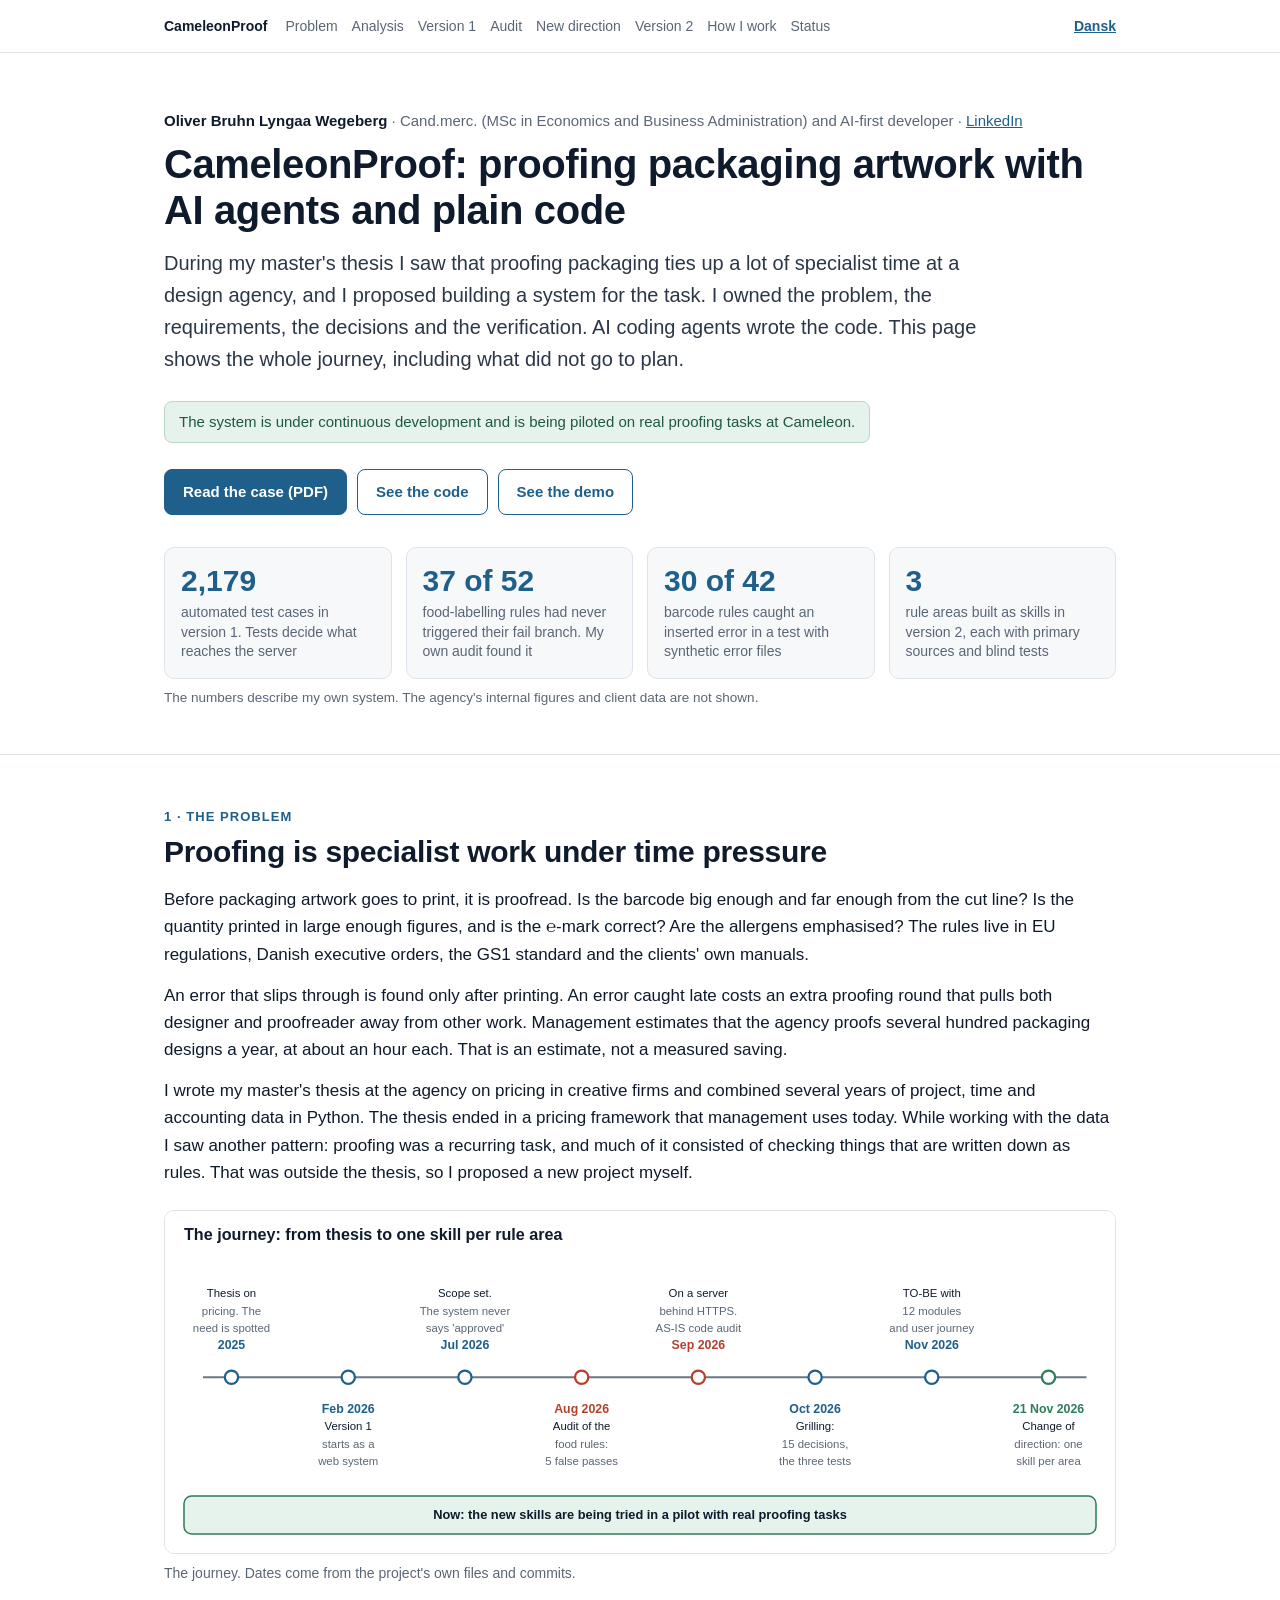
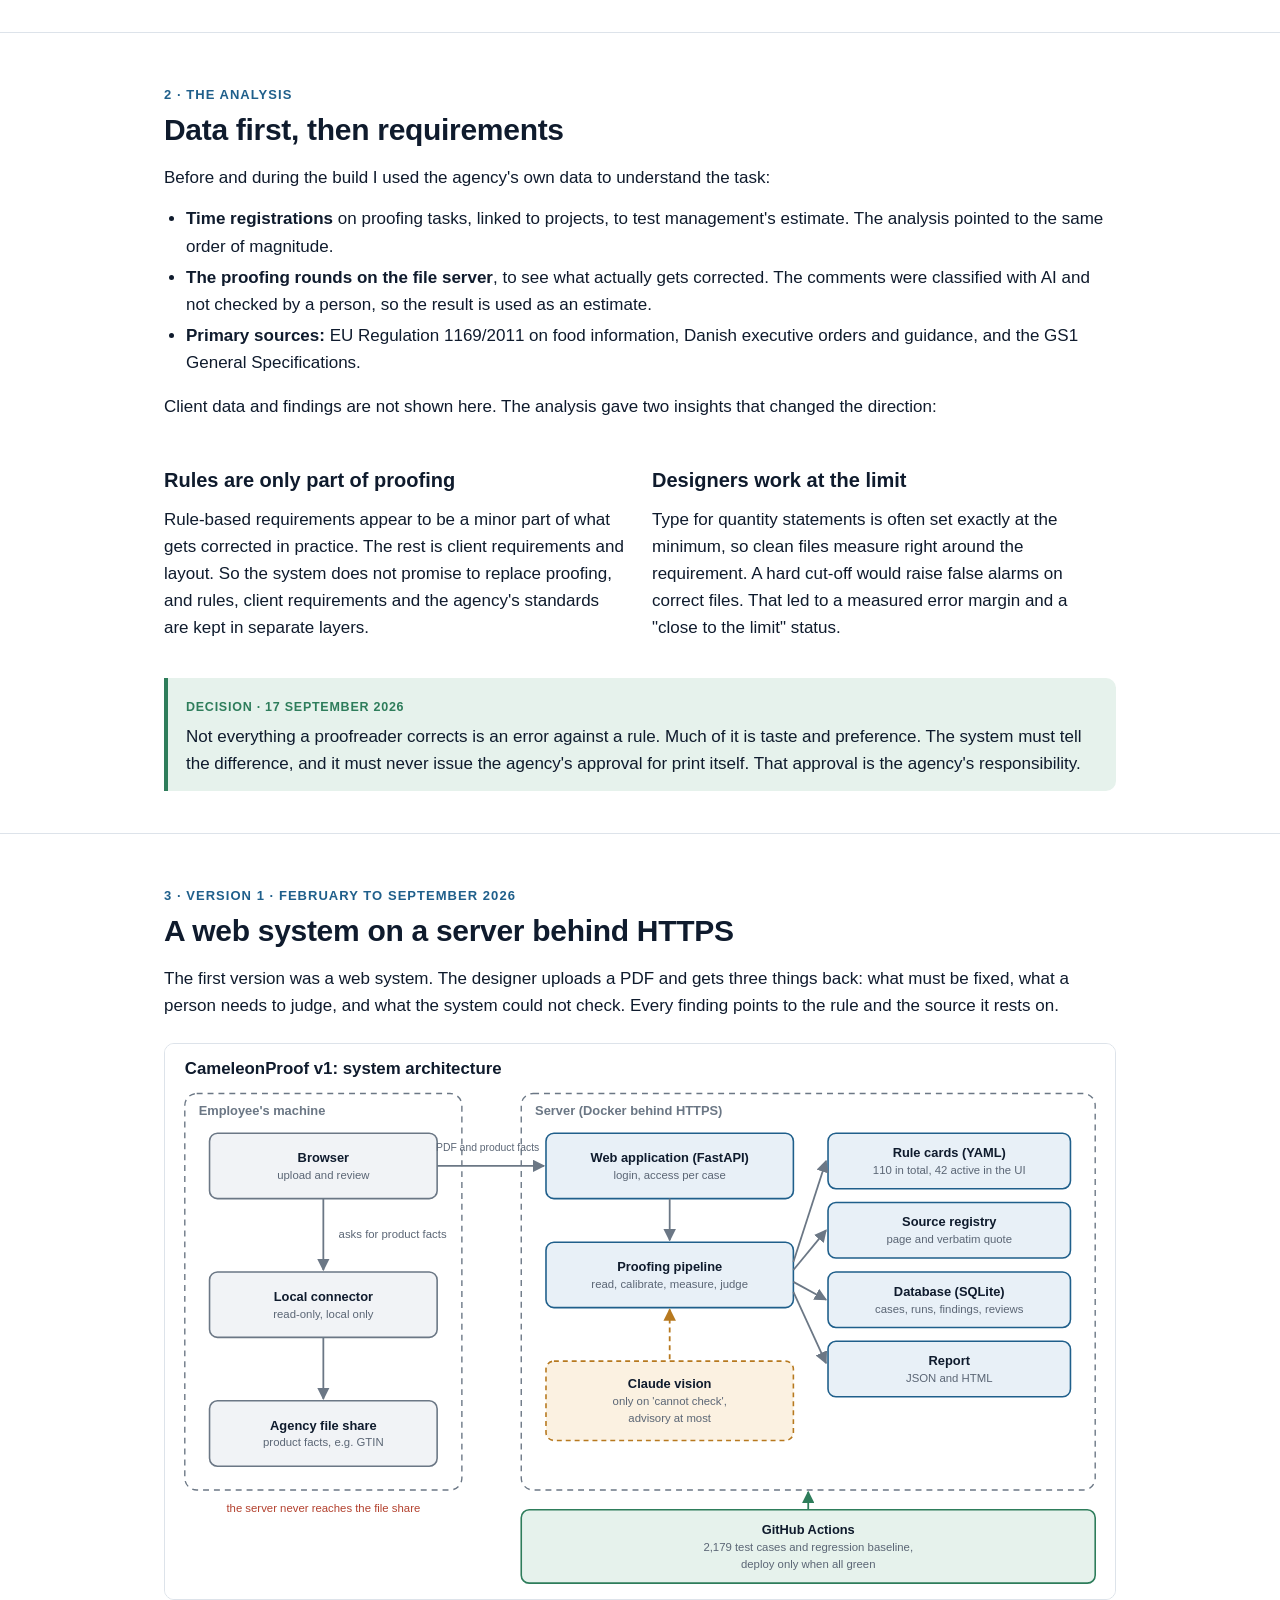
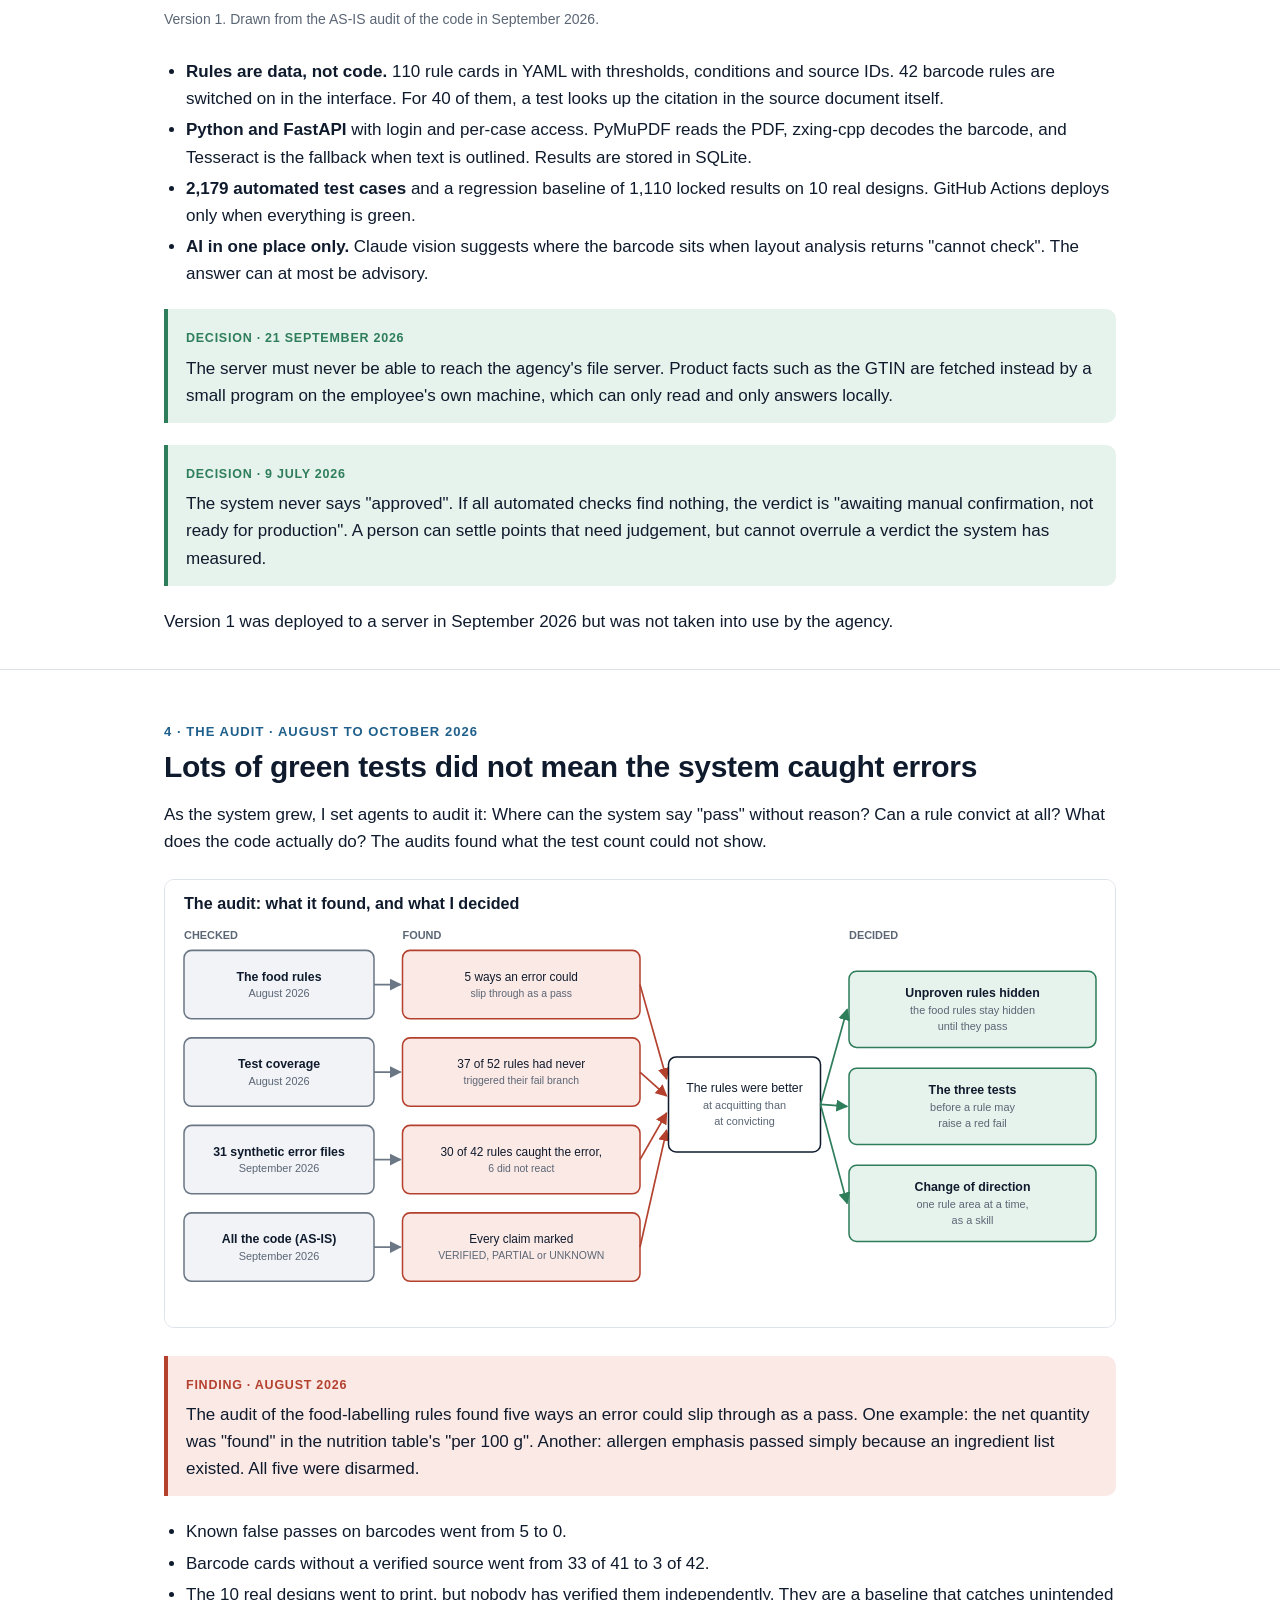
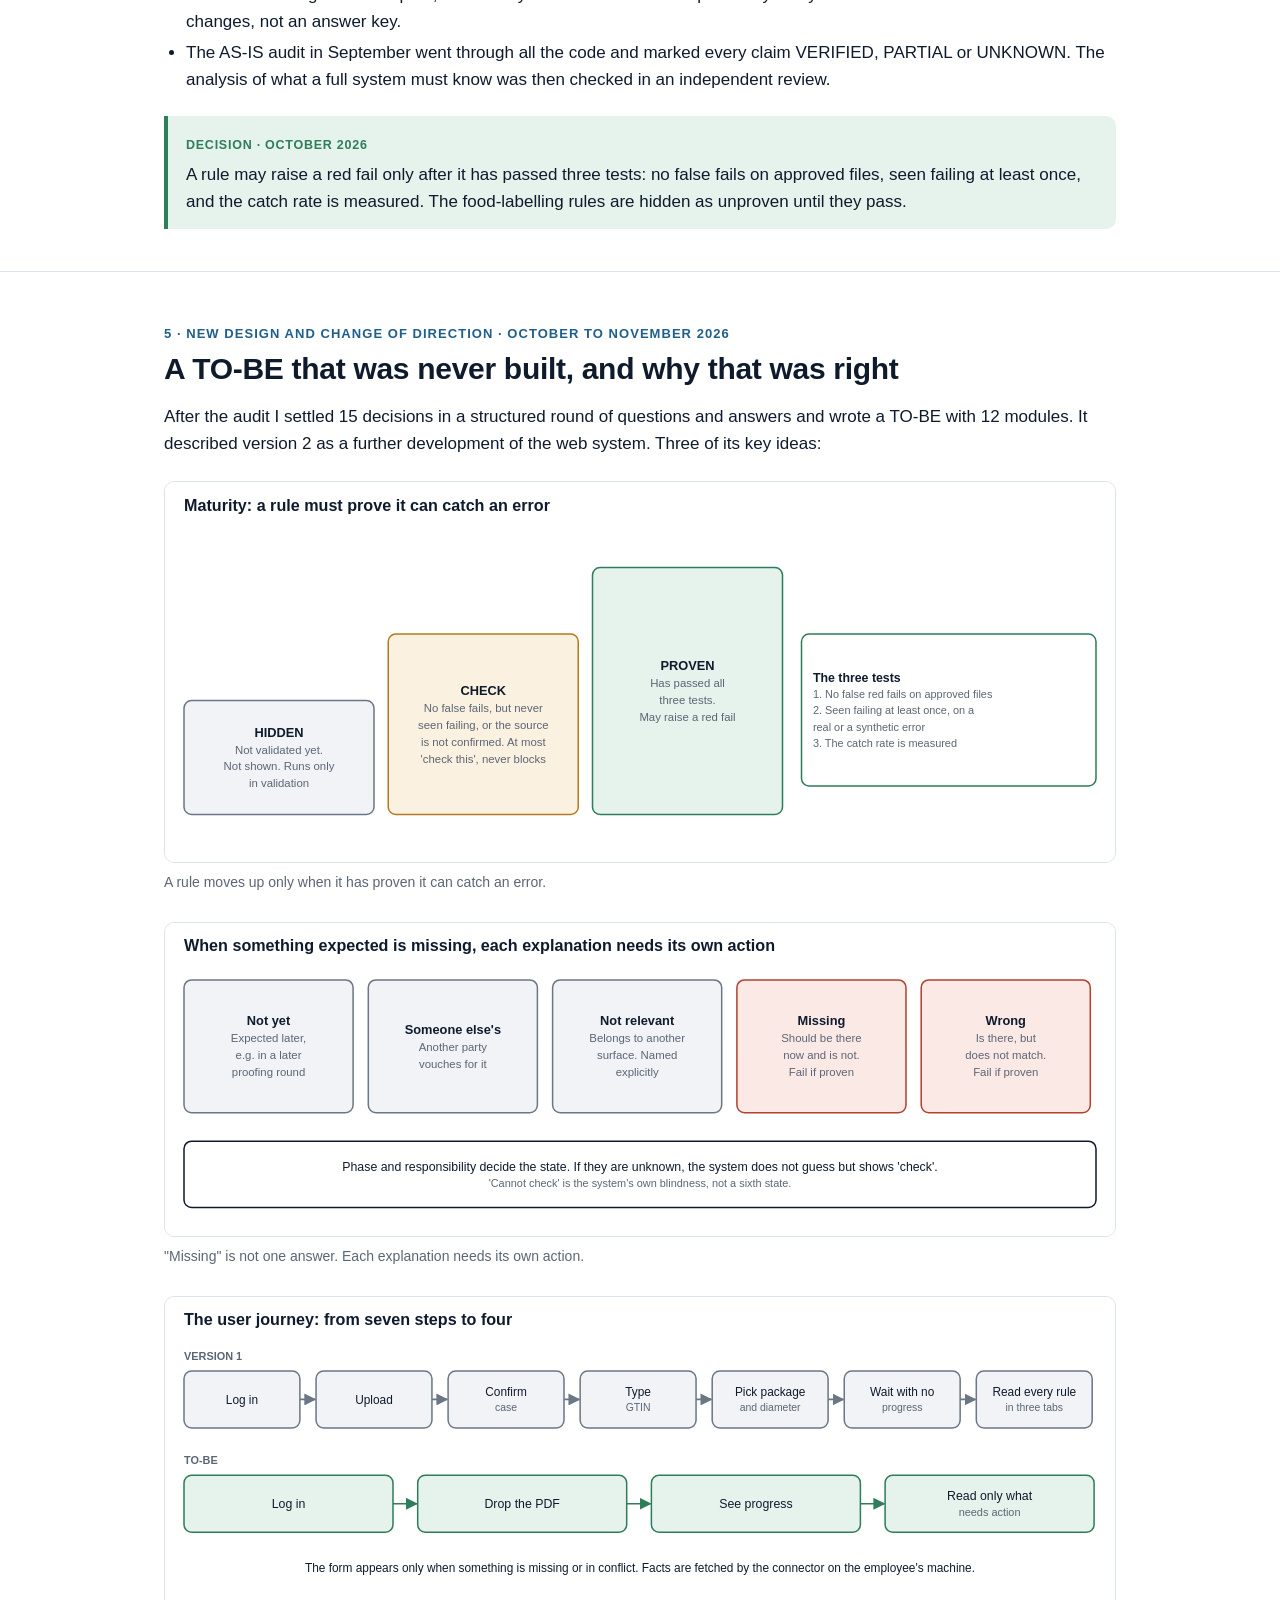
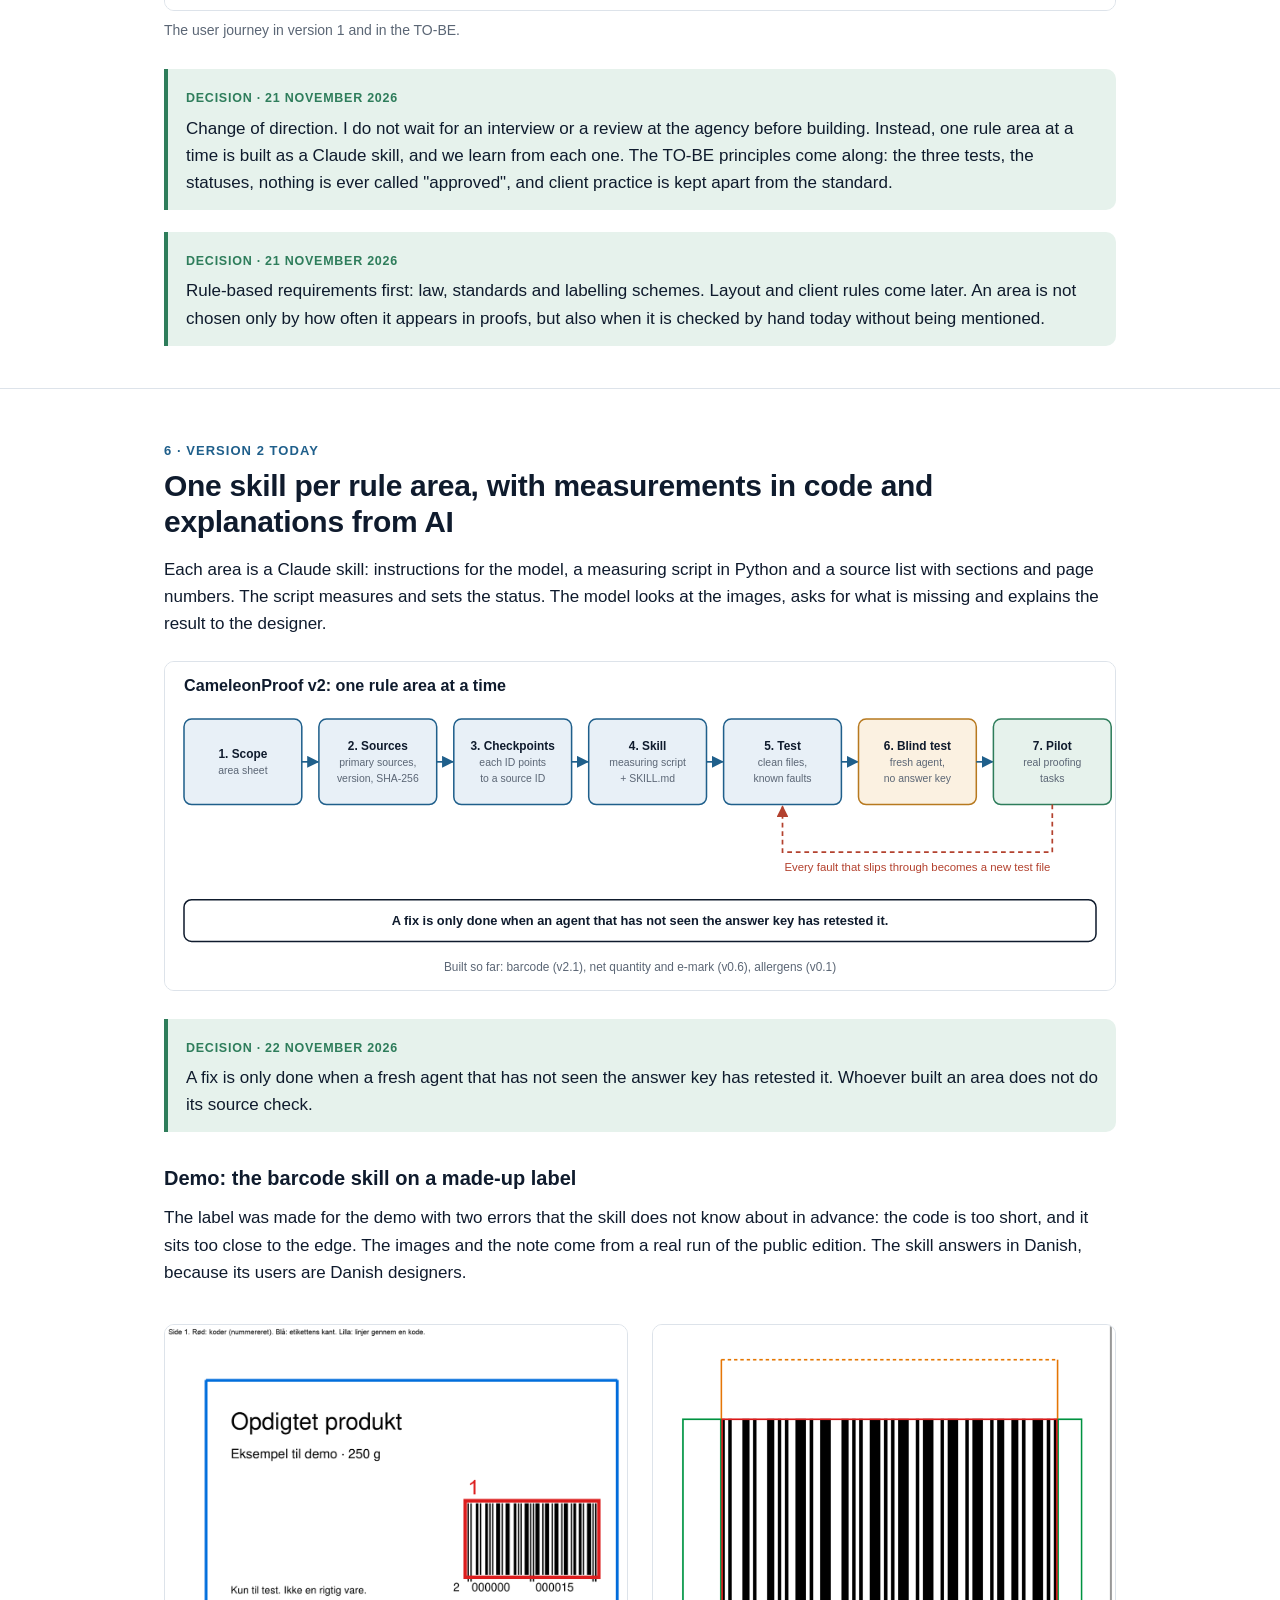
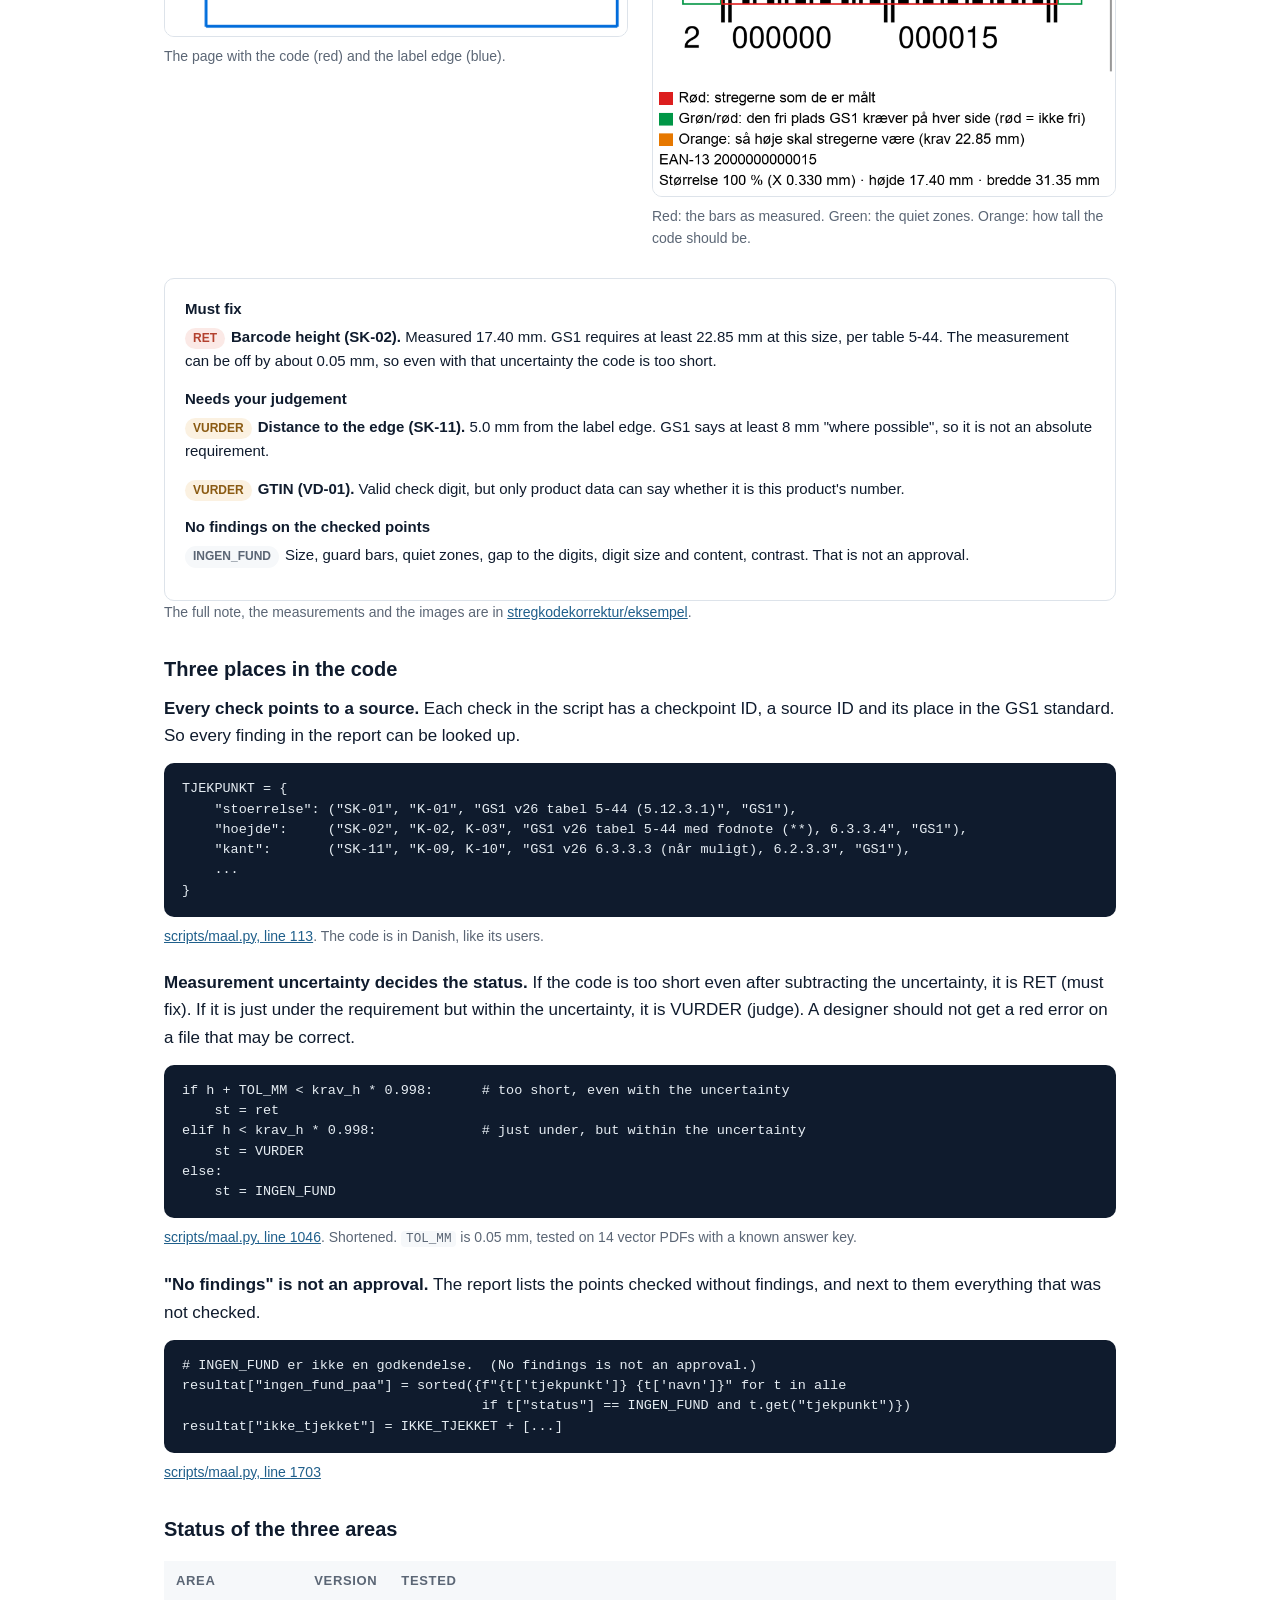
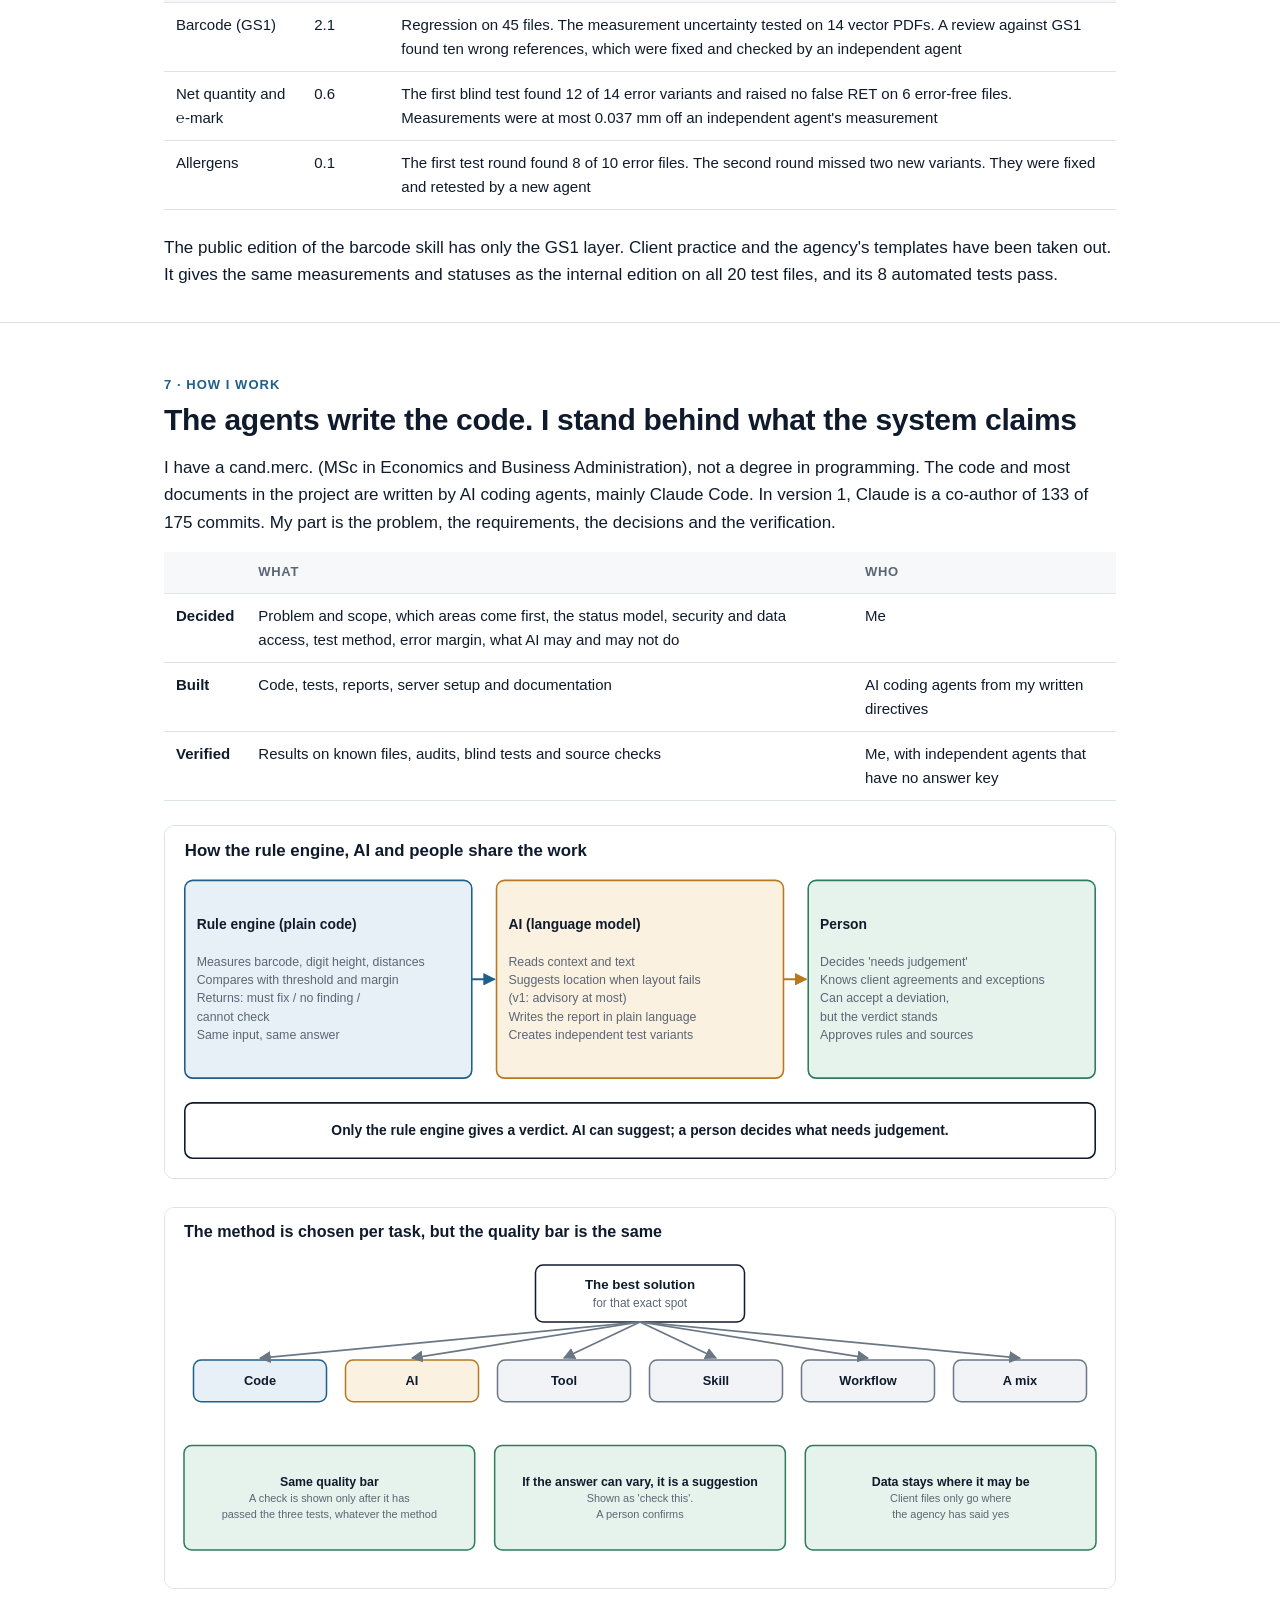
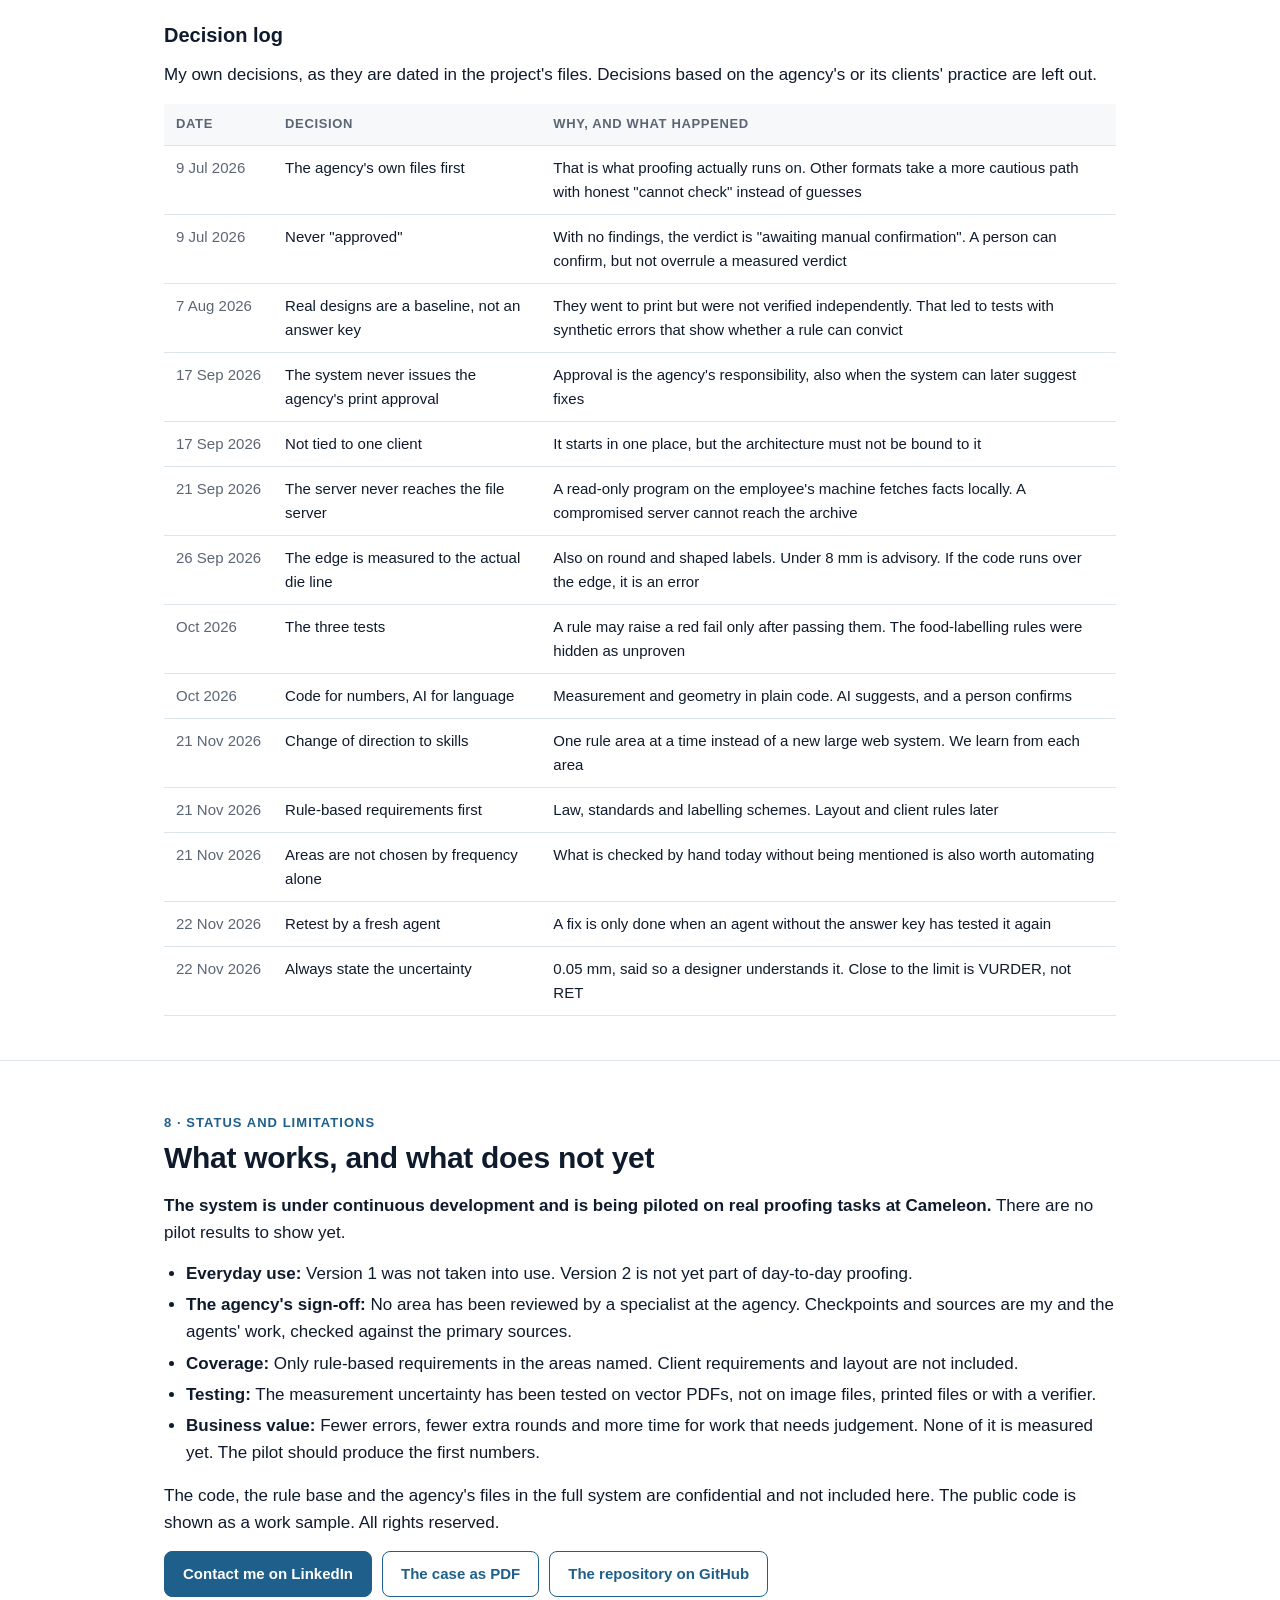
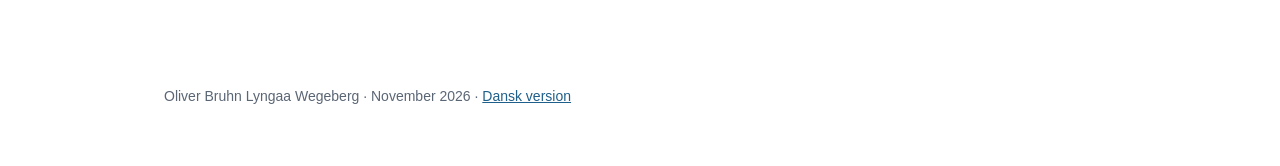
==== docs/en/index.html @ 96afc7dd "Ny portefølje: webside (da/en), offentlig stregkode-skill, diagrammer og case-PDF - docs/: GitHub Pa" ====
<!DOCTYPE html>
<html lang="en">
<head>
<meta charset="utf-8">
<meta name="viewport" content="width=device-width, initial-scale=1">
<title>CameleonProof · Oliver Bruhn Lyngaa Wegeberg</title>
<meta name="description" content="Case study: automated proofing of packaging artwork, built with AI coding agents and plain code. The whole journey from business problem to system.">
<link rel="stylesheet" href="../assets/style.css">
</head>
<body>

<header class="topbar">
  <div class="wrap">
    <a class="brand" href="#top">CameleonProof</a>
    <nav>
      <a href="#problem">Problem</a>
      <a href="#analysis">Analysis</a>
      <a href="#version-1">Version 1</a>
      <a href="#audit">Audit</a>
      <a href="#direction">New direction</a>
      <a href="#version-2">Version 2</a>
      <a href="#how-i-work">How I work</a>
      <a href="#status">Status</a>
    </nav>
    <a class="lang" href="../">Dansk</a>
  </div>
</header>

<main id="top">

<!-- 1 -->
<div class="hero">
  <div class="wrap">
    <p class="who"><strong>Oliver Bruhn Lyngaa Wegeberg</strong> · Cand.merc. (MSc in Economics and Business Administration) and AI-first developer · <a href="https://linkedin.com/in/oliver-bruhn-71607317a">LinkedIn</a></p>
    <h1>CameleonProof: proofing packaging artwork with AI agents and plain code</h1>
    <p class="lead">During my master's thesis I saw that proofing packaging ties up a lot of specialist time at a design agency, and I proposed building a system for the task. I owned the problem, the requirements, the decisions and the verification. AI coding agents wrote the code. This page shows the whole journey, including what did not go to plan.</p>
    <div class="status">The system is under continuous development and is being piloted on real proofing tasks at Cameleon.</div>
    <div class="buttons">
      <a class="btn primary" href="../pdf/CameleonProof_case_study_EN.pdf">Read the case (PDF)</a>
      <a class="btn" href="https://github.com/OliverBruhn-coder/cameleonproof-portfolio/tree/main/stregkodekorrektur">See the code</a>
      <a class="btn" href="#version-2">See the demo</a>
    </div>
    <div class="stats">
      <div class="stat"><div class="big">2,179</div><p>automated test cases in version 1. Tests decide what reaches the server</p></div>
      <div class="stat"><div class="big">37 of 52</div><p>food-labelling rules had never triggered their fail branch. My own audit found it</p></div>
      <div class="stat"><div class="big">30 of 42</div><p>barcode rules caught an inserted error in a test with synthetic error files</p></div>
      <div class="stat"><div class="big">3</div><p>rule areas built as skills in version 2, each with primary sources and blind tests</p></div>
    </div>
    <p class="note">The numbers describe my own system. The agency's internal figures and client data are not shown.</p>
  </div>
</div>

<!-- 2 -->
<section id="problem">
  <div class="wrap">
    <p class="kicker">1 · The problem</p>
    <h2>Proofing is specialist work under time pressure</h2>
    <p>Before packaging artwork goes to print, it is proofread. Is the barcode big enough and far enough from the cut line? Is the quantity printed in large enough figures, and is the ℮-mark correct? Are the allergens emphasised? The rules live in EU regulations, Danish executive orders, the GS1 standard and the clients' own manuals.</p>
    <p>An error that slips through is found only after printing. An error caught late costs an extra proofing round that pulls both designer and proofreader away from other work. Management estimates that the agency proofs several hundred packaging designs a year, at about an hour each. That is an estimate, not a measured saving.</p>
    <p>I wrote my master's thesis at the agency on pricing in creative firms and combined several years of project, time and accounting data in Python. The thesis ended in a pricing framework that management uses today. While working with the data I saw another pattern: proofing was a recurring task, and much of it consisted of checking things that are written down as rules. That was outside the thesis, so I proposed a new project myself.</p>
    <figure>
      <img src="../assets/diagrams/05_timeline_en.svg" alt="Timeline from the 2025 thesis to the change of direction in November 2026">
      <figcaption>The journey. Dates come from the project's own files and commits.</figcaption>
    </figure>
  </div>
</section>

<!-- 3 -->
<section id="analysis">
  <div class="wrap">
    <p class="kicker">2 · The analysis</p>
    <h2>Data first, then requirements</h2>
    <p>Before and during the build I used the agency's own data to understand the task:</p>
    <ul>
      <li><strong>Time registrations</strong> on proofing tasks, linked to projects, to test management's estimate. The analysis pointed to the same order of magnitude.</li>
      <li><strong>The proofing rounds on the file server</strong>, to see what actually gets corrected. The comments were classified with AI and not checked by a person, so the result is used as an estimate.</li>
      <li><strong>Primary sources:</strong> EU Regulation 1169/2011 on food information, Danish executive orders and guidance, and the GS1 General Specifications.</li>
    </ul>
    <p>Client data and findings are not shown here. The analysis gave two insights that changed the direction:</p>
    <div class="two">
      <div>
        <h3>Rules are only part of proofing</h3>
        <p>Rule-based requirements appear to be a minor part of what gets corrected in practice. The rest is client requirements and layout. So the system does not promise to replace proofing, and rules, client requirements and the agency's standards are kept in separate layers.</p>
      </div>
      <div>
        <h3>Designers work at the limit</h3>
        <p>Type for quantity statements is often set exactly at the minimum, so clean files measure right around the requirement. A hard cut-off would raise false alarms on correct files. That led to a measured error margin and a "close to the limit" status.</p>
      </div>
    </div>
    <div class="decision"><span class="label">Decision · 17 September 2026</span>
      <p>Not everything a proofreader corrects is an error against a rule. Much of it is taste and preference. The system must tell the difference, and it must never issue the agency's approval for print itself. That approval is the agency's responsibility.</p>
    </div>
  </div>
</section>

<!-- 4 -->
<section id="version-1">
  <div class="wrap">
    <p class="kicker">3 · Version 1 · February to September 2026</p>
    <h2>A web system on a server behind HTTPS</h2>
    <p>The first version was a web system. The designer uploads a PDF and gets three things back: what must be fixed, what a person needs to judge, and what the system could not check. Every finding points to the rule and the source it rests on.</p>
    <figure>
      <img src="../assets/diagrams/01_architecture_en.svg" alt="Architecture of version 1">
      <figcaption>Version 1. Drawn from the AS-IS audit of the code in September 2026.</figcaption>
    </figure>
    <ul>
      <li><strong>Rules are data, not code.</strong> 110 rule cards in YAML with thresholds, conditions and source IDs. 42 barcode rules are switched on in the interface. For 40 of them, a test looks up the citation in the source document itself.</li>
      <li><strong>Python and FastAPI</strong> with login and per-case access. PyMuPDF reads the PDF, zxing-cpp decodes the barcode, and Tesseract is the fallback when text is outlined. Results are stored in SQLite.</li>
      <li><strong>2,179 automated test cases</strong> and a regression baseline of 1,110 locked results on 10 real designs. GitHub Actions deploys only when everything is green.</li>
      <li><strong>AI in one place only.</strong> Claude vision suggests where the barcode sits when layout analysis returns "cannot check". The answer can at most be advisory.</li>
    </ul>
    <div class="decision"><span class="label">Decision · 21 September 2026</span>
      <p>The server must never be able to reach the agency's file server. Product facts such as the GTIN are fetched instead by a small program on the employee's own machine, which can only read and only answers locally.</p>
    </div>
    <div class="decision"><span class="label">Decision · 9 July 2026</span>
      <p>The system never says "approved". If all automated checks find nothing, the verdict is "awaiting manual confirmation, not ready for production". A person can settle points that need judgement, but cannot overrule a verdict the system has measured.</p>
    </div>
    <p>Version 1 was deployed to a server in September 2026 but was not taken into use by the agency.</p>
  </div>
</section>

<!-- 5 -->
<section id="audit">
  <div class="wrap">
    <p class="kicker">4 · The audit · August to October 2026</p>
    <h2>Lots of green tests did not mean the system caught errors</h2>
    <p>As the system grew, I set agents to audit it: Where can the system say "pass" without reason? Can a rule convict at all? What does the code actually do? The audits found what the test count could not show.</p>
    <figure>
      <img src="../assets/diagrams/06_revision_en.svg" alt="What the audit found and what was decided">
    </figure>
    <div class="finding"><span class="label">Finding · August 2026</span>
      <p>The audit of the food-labelling rules found five ways an error could slip through as a pass. One example: the net quantity was "found" in the nutrition table's "per 100 g". Another: allergen emphasis passed simply because an ingredient list existed. All five were disarmed.</p>
    </div>
    <ul>
      <li>Known false passes on barcodes went from 5 to 0.</li>
      <li>Barcode cards without a verified source went from 33 of 41 to 3 of 42.</li>
      <li>The 10 real designs went to print, but nobody has verified them independently. They are a baseline that catches unintended changes, not an answer key.</li>
      <li>The AS-IS audit in September went through all the code and marked every claim VERIFIED, PARTIAL or UNKNOWN. The analysis of what a full system must know was then checked in an independent review.</li>
    </ul>
    <div class="decision"><span class="label">Decision · October 2026</span>
      <p>A rule may raise a red fail only after it has passed three tests: no false fails on approved files, seen failing at least once, and the catch rate is measured. The food-labelling rules are hidden as unproven until they pass.</p>
    </div>
  </div>
</section>

<!-- 6 -->
<section id="direction">
  <div class="wrap">
    <p class="kicker">5 · New design and change of direction · October to November 2026</p>
    <h2>A TO-BE that was never built, and why that was right</h2>
    <p>After the audit I settled 15 decisions in a structured round of questions and answers and wrote a TO-BE with 12 modules. It described version 2 as a further development of the web system. Three of its key ideas:</p>
    <figure>
      <img src="../assets/diagrams/07_maturity_en.svg" alt="The maturity ladder: hidden, check, proven">
      <figcaption>A rule moves up only when it has proven it can catch an error.</figcaption>
    </figure>
    <figure>
      <img src="../assets/diagrams/08_absence_en.svg" alt="Five states for something that is missing">
      <figcaption>"Missing" is not one answer. Each explanation needs its own action.</figcaption>
    </figure>
    <figure>
      <img src="../assets/diagrams/09_journey_en.svg" alt="The user journey from seven steps to four">
      <figcaption>The user journey in version 1 and in the TO-BE.</figcaption>
    </figure>
    <div class="decision"><span class="label">Decision · 21 November 2026</span>
      <p>Change of direction. I do not wait for an interview or a review at the agency before building. Instead, one rule area at a time is built as a Claude skill, and we learn from each one. The TO-BE principles come along: the three tests, the statuses, nothing is ever called "approved", and client practice is kept apart from the standard.</p>
    </div>
    <div class="decision"><span class="label">Decision · 21 November 2026</span>
      <p>Rule-based requirements first: law, standards and labelling schemes. Layout and client rules come later. An area is not chosen only by how often it appears in proofs, but also when it is checked by hand today without being mentioned.</p>
    </div>
  </div>
</section>

<!-- 7 -->
<section id="version-2">
  <div class="wrap">
    <p class="kicker">6 · Version 2 today</p>
    <h2>One skill per rule area, with measurements in code and explanations from AI</h2>
    <p>Each area is a Claude skill: instructions for the model, a measuring script in Python and a source list with sections and page numbers. The script measures and sets the status. The model looks at the images, asks for what is missing and explains the result to the designer.</p>
    <figure>
      <img src="../assets/diagrams/04_v2_process_en.svg" alt="The process per area in version 2">
    </figure>
    <div class="decision"><span class="label">Decision · 22 November 2026</span>
      <p>A fix is only done when a fresh agent that has not seen the answer key has retested it. Whoever built an area does not do its source check.</p>
    </div>

    <h3>Demo: the barcode skill on a made-up label</h3>
    <p>The label was made for the demo with two errors that the skill does not know about in advance: the code is too short, and it sits too close to the edge. The images and the note come from a real run of the public edition. The skill answers in Danish, because its users are Danish designers.</p>
    <div class="two">
      <figure>
        <img src="../assets/demo/oversigt_s1.png" alt="Overview of the label with the code marked">
        <figcaption>The page with the code (red) and the label edge (blue).</figcaption>
      </figure>
      <figure>
        <img src="../assets/demo/kode_1.png" alt="The barcode with the measured zones drawn in">
        <figcaption>Red: the bars as measured. Green: the quiet zones. Orange: how tall the code should be.</figcaption>
      </figure>
    </div>
    <div class="notat">
      <h4>Must fix</h4>
      <p><span class="pill ret">RET</span><strong>Barcode height (SK-02).</strong> Measured 17.40 mm. GS1 requires at least 22.85 mm at this size, per table 5-44. The measurement can be off by about 0.05 mm, so even with that uncertainty the code is too short.</p>
      <h4>Needs your judgement</h4>
      <p><span class="pill vurder">VURDER</span><strong>Distance to the edge (SK-11).</strong> 5.0 mm from the label edge. GS1 says at least 8 mm "where possible", so it is not an absolute requirement.</p>
      <p><span class="pill vurder">VURDER</span><strong>GTIN (VD-01).</strong> Valid check digit, but only product data can say whether it is this product's number.</p>
      <h4>No findings on the checked points</h4>
      <p><span class="pill ingen">INGEN_FUND</span>Size, guard bars, quiet zones, gap to the digits, digit size and content, contrast. That is not an approval.</p>
    </div>
    <p class="codecap">The full note, the measurements and the images are in <a href="https://github.com/OliverBruhn-coder/cameleonproof-portfolio/tree/main/stregkodekorrektur/eksempel">stregkodekorrektur/eksempel</a>.</p>

    <h3>Three places in the code</h3>
    <p><strong>Every check points to a source.</strong> Each check in the script has a checkpoint ID, a source ID and its place in the GS1 standard. So every finding in the report can be looked up.</p>
<pre><code>TJEKPUNKT = {
    "stoerrelse": ("SK-01", "K-01", "GS1 v26 tabel 5-44 (5.12.3.1)", "GS1"),
    "hoejde":     ("SK-02", "K-02, K-03", "GS1 v26 tabel 5-44 med fodnote (**), 6.3.3.4", "GS1"),
    "kant":       ("SK-11", "K-09, K-10", "GS1 v26 6.3.3.3 (når muligt), 6.2.3.3", "GS1"),
    ...
}</code></pre>
    <p class="codecap"><a href="https://github.com/OliverBruhn-coder/cameleonproof-portfolio/blob/main/stregkodekorrektur/scripts/maal.py#L113">scripts/maal.py, line 113</a>. The code is in Danish, like its users.</p>

    <p><strong>Measurement uncertainty decides the status.</strong> If the code is too short even after subtracting the uncertainty, it is RET (must fix). If it is just under the requirement but within the uncertainty, it is VURDER (judge). A designer should not get a red error on a file that may be correct.</p>
<pre><code>if h + TOL_MM &lt; krav_h * 0.998:      # too short, even with the uncertainty
    st = ret
elif h &lt; krav_h * 0.998:             # just under, but within the uncertainty
    st = VURDER
else:
    st = INGEN_FUND</code></pre>
    <p class="codecap"><a href="https://github.com/OliverBruhn-coder/cameleonproof-portfolio/blob/main/stregkodekorrektur/scripts/maal.py#L1046">scripts/maal.py, line 1046</a>. Shortened. <code>TOL_MM</code> is 0.05 mm, tested on 14 vector PDFs with a known answer key.</p>

    <p><strong>"No findings" is not an approval.</strong> The report lists the points checked without findings, and next to them everything that was not checked.</p>
<pre><code># INGEN_FUND er ikke en godkendelse.  (No findings is not an approval.)
resultat["ingen_fund_paa"] = sorted({f"{t['tjekpunkt']} {t['navn']}" for t in alle
                                     if t["status"] == INGEN_FUND and t.get("tjekpunkt")})
resultat["ikke_tjekket"] = IKKE_TJEKKET + [...]</code></pre>
    <p class="codecap"><a href="https://github.com/OliverBruhn-coder/cameleonproof-portfolio/blob/main/stregkodekorrektur/scripts/maal.py#L1703">scripts/maal.py, line 1703</a></p>

    <h3>Status of the three areas</h3>
    <div class="tablewrap"><table>
      <tr><th>Area</th><th>Version</th><th>Tested</th></tr>
      <tr><td>Barcode (GS1)</td><td>2.1</td><td>Regression on 45 files. The measurement uncertainty tested on 14 vector PDFs. A review against GS1 found ten wrong references, which were fixed and checked by an independent agent</td></tr>
      <tr><td>Net quantity and ℮-mark</td><td>0.6</td><td>The first blind test found 12 of 14 error variants and raised no false RET on 6 error-free files. Measurements were at most 0.037 mm off an independent agent's measurement</td></tr>
      <tr><td>Allergens</td><td>0.1</td><td>The first test round found 8 of 10 error files. The second round missed two new variants. They were fixed and retested by a new agent</td></tr>
    </table></div>
    <p>The public edition of the barcode skill has only the GS1 layer. Client practice and the agency's templates have been taken out. It gives the same measurements and statuses as the internal edition on all 20 test files, and its 8 automated tests pass.</p>
  </div>
</section>

<!-- 8 -->
<section id="how-i-work">
  <div class="wrap">
    <p class="kicker">7 · How I work</p>
    <h2>The agents write the code. I stand behind what the system claims</h2>
    <p>I have a cand.merc. (MSc in Economics and Business Administration), not a degree in programming. The code and most documents in the project are written by AI coding agents, mainly Claude Code. In version 1, Claude is a co-author of 133 of 175 commits. My part is the problem, the requirements, the decisions and the verification.</p>
    <div class="tablewrap"><table>
      <tr><th></th><th>What</th><th>Who</th></tr>
      <tr><td><strong>Decided</strong></td><td>Problem and scope, which areas come first, the status model, security and data access, test method, error margin, what AI may and may not do</td><td>Me</td></tr>
      <tr><td><strong>Built</strong></td><td>Code, tests, reports, server setup and documentation</td><td>AI coding agents from my written directives</td></tr>
      <tr><td><strong>Verified</strong></td><td>Results on known files, audits, blind tests and source checks</td><td>Me, with independent agents that have no answer key</td></tr>
    </table></div>
    <figure>
      <img src="../assets/diagrams/03_rules_ai_human_en.svg" alt="How the rule engine, AI and people share the work">
    </figure>
    <figure>
      <img src="../assets/diagrams/10_method_en.svg" alt="The method is chosen per task with the same quality bar">
    </figure>

    <h3>Decision log</h3>
    <p>My own decisions, as they are dated in the project's files. Decisions based on the agency's or its clients' practice are left out.</p>
    <div class="tablewrap"><table>
      <tr><th>Date</th><th>Decision</th><th>Why, and what happened</th></tr>
      <tr><td class="date">9 Jul 2026</td><td>The agency's own files first</td><td>That is what proofing actually runs on. Other formats take a more cautious path with honest "cannot check" instead of guesses</td></tr>
      <tr><td class="date">9 Jul 2026</td><td>Never "approved"</td><td>With no findings, the verdict is "awaiting manual confirmation". A person can confirm, but not overrule a measured verdict</td></tr>
      <tr><td class="date">7 Aug 2026</td><td>Real designs are a baseline, not an answer key</td><td>They went to print but were not verified independently. That led to tests with synthetic errors that show whether a rule can convict</td></tr>
      <tr><td class="date">17 Sep 2026</td><td>The system never issues the agency's print approval</td><td>Approval is the agency's responsibility, also when the system can later suggest fixes</td></tr>
      <tr><td class="date">17 Sep 2026</td><td>Not tied to one client</td><td>It starts in one place, but the architecture must not be bound to it</td></tr>
      <tr><td class="date">21 Sep 2026</td><td>The server never reaches the file server</td><td>A read-only program on the employee's machine fetches facts locally. A compromised server cannot reach the archive</td></tr>
      <tr><td class="date">26 Sep 2026</td><td>The edge is measured to the actual die line</td><td>Also on round and shaped labels. Under 8 mm is advisory. If the code runs over the edge, it is an error</td></tr>
      <tr><td class="date">Oct 2026</td><td>The three tests</td><td>A rule may raise a red fail only after passing them. The food-labelling rules were hidden as unproven</td></tr>
      <tr><td class="date">Oct 2026</td><td>Code for numbers, AI for language</td><td>Measurement and geometry in plain code. AI suggests, and a person confirms</td></tr>
      <tr><td class="date">21 Nov 2026</td><td>Change of direction to skills</td><td>One rule area at a time instead of a new large web system. We learn from each area</td></tr>
      <tr><td class="date">21 Nov 2026</td><td>Rule-based requirements first</td><td>Law, standards and labelling schemes. Layout and client rules later</td></tr>
      <tr><td class="date">21 Nov 2026</td><td>Areas are not chosen by frequency alone</td><td>What is checked by hand today without being mentioned is also worth automating</td></tr>
      <tr><td class="date">22 Nov 2026</td><td>Retest by a fresh agent</td><td>A fix is only done when an agent without the answer key has tested it again</td></tr>
      <tr><td class="date">22 Nov 2026</td><td>Always state the uncertainty</td><td>0.05 mm, said so a designer understands it. Close to the limit is VURDER, not RET</td></tr>
    </table></div>
  </div>
</section>

<!-- 9 -->
<section id="status">
  <div class="wrap">
    <p class="kicker">8 · Status and limitations</p>
    <h2>What works, and what does not yet</h2>
    <p><strong>The system is under continuous development and is being piloted on real proofing tasks at Cameleon.</strong> There are no pilot results to show yet.</p>
    <ul>
      <li><strong>Everyday use:</strong> Version 1 was not taken into use. Version 2 is not yet part of day-to-day proofing.</li>
      <li><strong>The agency's sign-off:</strong> No area has been reviewed by a specialist at the agency. Checkpoints and sources are my and the agents' work, checked against the primary sources.</li>
      <li><strong>Coverage:</strong> Only rule-based requirements in the areas named. Client requirements and layout are not included.</li>
      <li><strong>Testing:</strong> The measurement uncertainty has been tested on vector PDFs, not on image files, printed files or with a verifier.</li>
      <li><strong>Business value:</strong> Fewer errors, fewer extra rounds and more time for work that needs judgement. None of it is measured yet. The pilot should produce the first numbers.</li>
    </ul>
    <p>The code, the rule base and the agency's files in the full system are confidential and not included here. The public code is shown as a work sample. All rights reserved.</p>
    <div class="buttons">
      <a class="btn primary" href="https://linkedin.com/in/oliver-bruhn-71607317a">Contact me on LinkedIn</a>
      <a class="btn" href="../pdf/CameleonProof_case_study_EN.pdf">The case as PDF</a>
      <a class="btn" href="https://github.com/OliverBruhn-coder/cameleonproof-portfolio">The repository on GitHub</a>
    </div>
  </div>
</section>

</main>

<footer>
  <div class="wrap">Oliver Bruhn Lyngaa Wegeberg · November 2026 · <a href="../">Dansk version</a></div>
</footer>

</body>
</html>
---- docs/assets/style.css ----
:root {
  --ink: #0f1b2d;
  --muted: #5b6675;
  --line: #dde3ea;
  --bg-soft: #f6f8fa;
  --code: #1f5f8b;
  --code-bg: #e8f0f7;
  --human: #2e7d5b;
  --human-bg: #e6f2ec;
  --warn: #b3412e;
  --warn-bg: #fbe9e6;
  --ai: #b7791f;
  --ai-bg: #fbf1e1;
}

* { box-sizing: border-box; }

html { scroll-behavior: smooth; }

body {
  margin: 0;
  font-family: -apple-system, BlinkMacSystemFont, "Segoe UI", Helvetica, Arial, sans-serif;
  color: var(--ink);
  background: #fff;
  font-size: 17px;
  line-height: 1.6;
}

a { color: var(--code); }

.wrap { max-width: 1000px; margin: 0 auto; padding: 0 24px; }

/* Top bar */
.topbar {
  position: sticky; top: 0; z-index: 10;
  background: rgba(255, 255, 255, 0.96);
  border-bottom: 1px solid var(--line);
  font-size: 14px;
}
.topbar .wrap { display: flex; align-items: center; gap: 18px; height: 52px; }
.topbar .brand { font-weight: 700; color: var(--ink); text-decoration: none; white-space: nowrap; }
.topbar nav { display: flex; gap: 14px; overflow-x: auto; flex: 1; scrollbar-width: none; }
.topbar nav a { color: var(--muted); text-decoration: none; white-space: nowrap; }
.topbar nav a:hover { color: var(--ink); }
.topbar .lang { font-weight: 600; white-space: nowrap; }

/* Hero */
.hero { padding: 56px 0 32px; border-bottom: 1px solid var(--line); }
.hero .who { font-size: 15px; color: var(--muted); margin: 0 0 6px; }
.hero .who strong { color: var(--ink); }
.hero h1 { font-size: 40px; line-height: 1.15; margin: 8px 0 14px; letter-spacing: -0.01em; }
.hero .lead { font-size: 20px; color: #2b3747; max-width: 820px; margin: 0 0 22px; }
.status {
  display: inline-block; background: var(--human-bg); color: #1d5a40;
  border: 1px solid #b9d9c8; border-radius: 8px; padding: 8px 14px; font-size: 15px; margin: 4px 0 26px;
}
.buttons { display: flex; flex-wrap: wrap; gap: 10px; margin: 0 0 32px; }
.btn {
  display: inline-block; padding: 10px 18px; border-radius: 8px; text-decoration: none;
  font-weight: 600; font-size: 15px; border: 1.5px solid var(--code); color: var(--code); background: #fff;
}
.btn.primary { background: var(--code); color: #fff; }

.stats { display: grid; grid-template-columns: repeat(4, 1fr); gap: 14px; margin: 8px 0 8px; }
.stat { border: 1px solid var(--line); border-radius: 10px; padding: 16px; background: var(--bg-soft); }
.stat .big { font-size: 30px; font-weight: 750; line-height: 1.1; color: var(--code); }
.stat p { margin: 6px 0 0; font-size: 14px; color: var(--muted); line-height: 1.4; }
.note { font-size: 13.5px; color: var(--muted); }

/* Sections */
section { padding: 52px 0 20px; border-bottom: 1px solid var(--line); }
section:last-of-type { border-bottom: 0; }
.kicker { font-size: 13px; font-weight: 700; letter-spacing: 0.08em; text-transform: uppercase; color: var(--code); margin: 0 0 6px; }
h2 { font-size: 30px; line-height: 1.2; margin: 0 0 16px; letter-spacing: -0.01em; }
h3 { font-size: 20px; margin: 30px 0 10px; }
p { margin: 0 0 14px; }
ul { margin: 0 0 16px; padding-left: 22px; }
li { margin: 4px 0; }

figure { margin: 24px 0 28px; }
figure img { width: 100%; height: auto; display: block; border: 1px solid var(--line); border-radius: 10px; background: #fff; }
figcaption { font-size: 14px; color: var(--muted); margin-top: 8px; }

.two { display: grid; grid-template-columns: 1fr 1fr; gap: 24px; align-items: start; }

/* Decision callout */
.decision {
  border-left: 4px solid var(--human); background: var(--human-bg);
  border-radius: 0 10px 10px 0; padding: 14px 18px; margin: 22px 0;
}
.decision .label { font-size: 12.5px; font-weight: 700; letter-spacing: 0.06em; text-transform: uppercase; color: var(--human); }
.decision p { margin: 4px 0 0; }

.finding {
  border-left: 4px solid var(--warn); background: var(--warn-bg);
  border-radius: 0 10px 10px 0; padding: 14px 18px; margin: 22px 0;
}
.finding .label { font-size: 12.5px; font-weight: 700; letter-spacing: 0.06em; text-transform: uppercase; color: var(--warn); }
.finding p { margin: 4px 0 0; }

/* Tables */
.tablewrap { overflow-x: auto; margin: 16px 0 24px; }
table { border-collapse: collapse; width: 100%; font-size: 15px; }
th, td { text-align: left; vertical-align: top; padding: 10px 12px; border-bottom: 1px solid var(--line); }
th { font-size: 13px; text-transform: uppercase; letter-spacing: 0.05em; color: var(--muted); background: var(--bg-soft); }
td.date { white-space: nowrap; color: var(--muted); }

/* Code */
pre {
  background: #0f1b2d; color: #e6edf3; border-radius: 10px; padding: 16px 18px; overflow-x: auto;
  font-size: 13.5px; line-height: 1.5; margin: 10px 0 8px;
}
code { font-family: "SF Mono", Menlo, Consolas, monospace; }
p code, li code, td code { background: var(--bg-soft); padding: 1px 5px; border-radius: 4px; font-size: 0.9em; }
.codecap { font-size: 14px; color: var(--muted); margin: 0 0 22px; }

/* Demo note */
.notat { border: 1px solid var(--line); border-radius: 10px; padding: 18px 20px; background: #fff; font-size: 15px; }
.notat h4 { margin: 14px 0 4px; font-size: 15px; }
.notat h4:first-child { margin-top: 0; }
.pill { display: inline-block; font-size: 12px; font-weight: 700; padding: 1px 8px; border-radius: 99px; margin-right: 6px; }
.pill.ret { background: var(--warn-bg); color: var(--warn); }
.pill.vurder { background: var(--ai-bg); color: #8a5a12; }
.pill.ingen { background: var(--bg-soft); color: var(--muted); }

footer { padding: 36px 0 60px; font-size: 14px; color: var(--muted); }

@media (max-width: 760px) {
  body { font-size: 16px; }
  .hero h1 { font-size: 30px; }
  .hero .lead { font-size: 18px; }
  .stats { grid-template-columns: 1fr 1fr; }
  .two { grid-template-columns: 1fr; }
  h2 { font-size: 25px; }
  .topbar nav { display: none; }
}

@media print {
  .topbar, .buttons { display: none; }
  section { page-break-inside: avoid; }
}
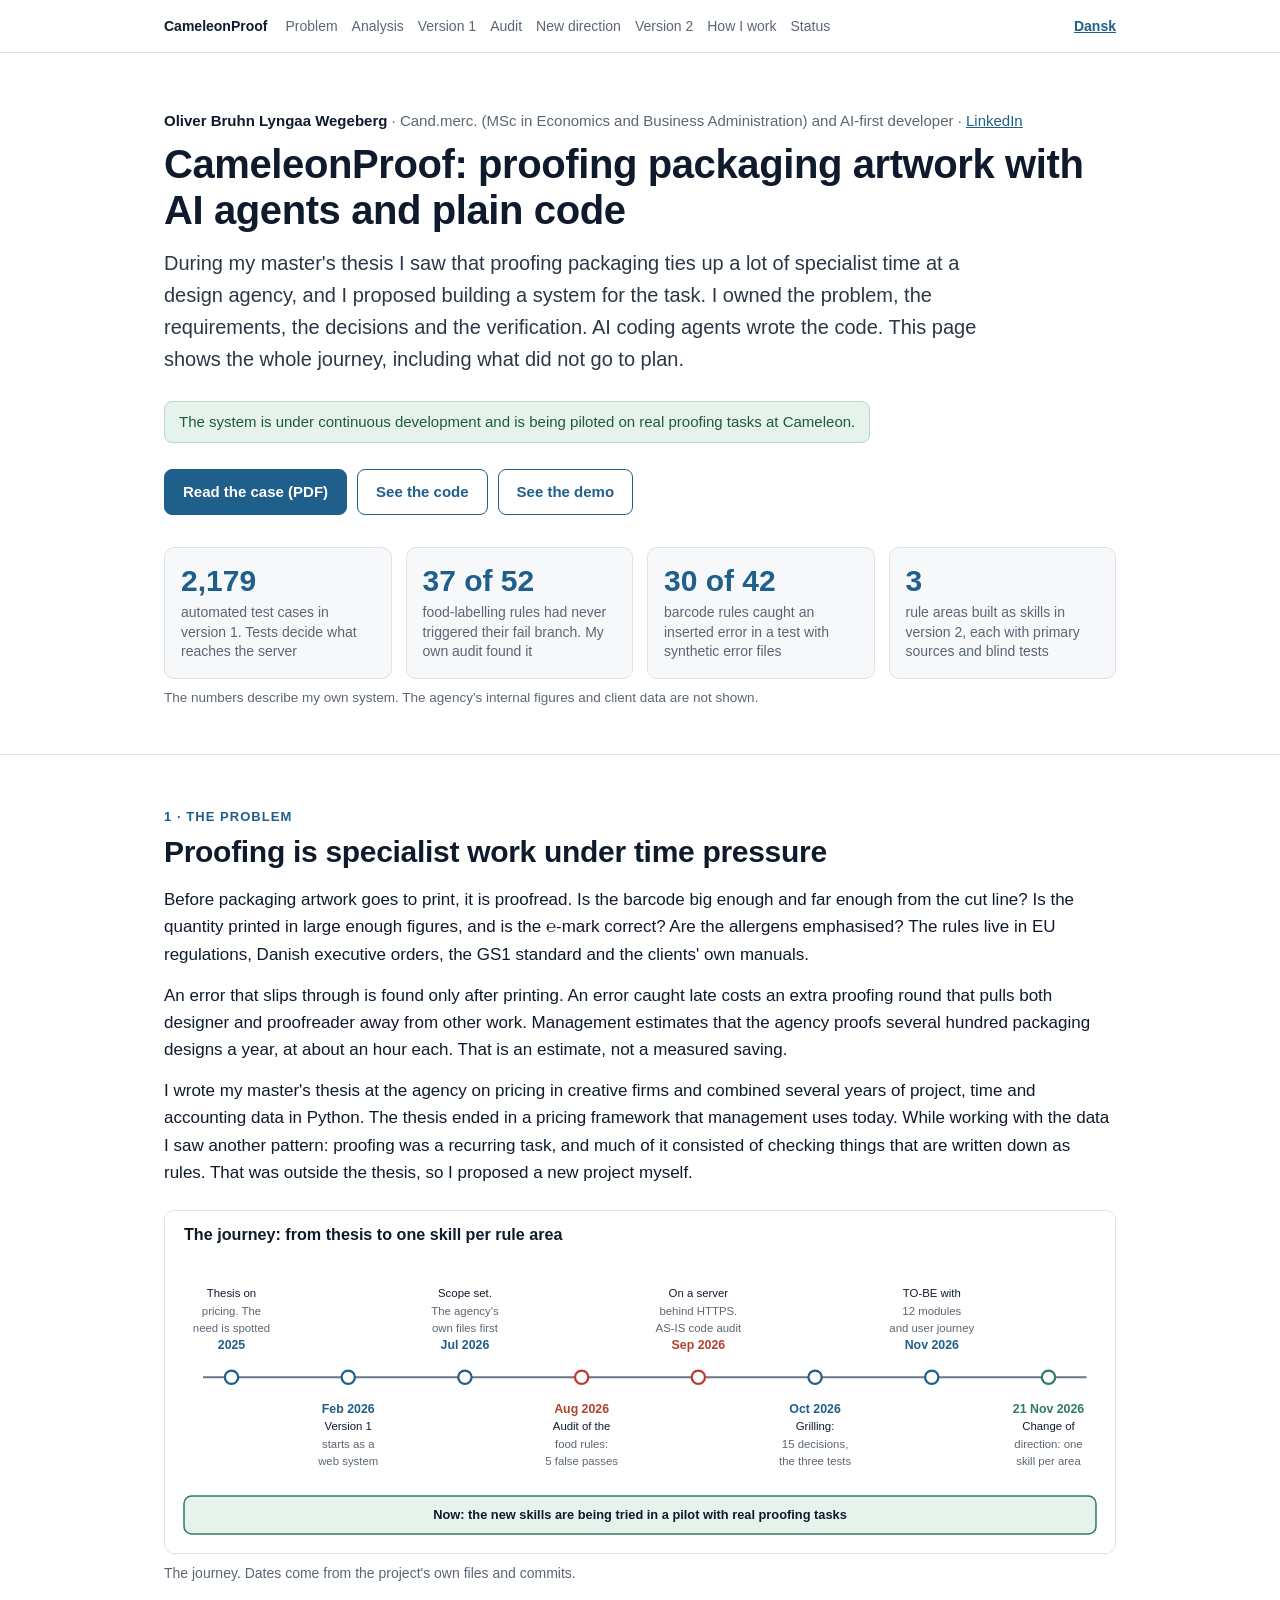
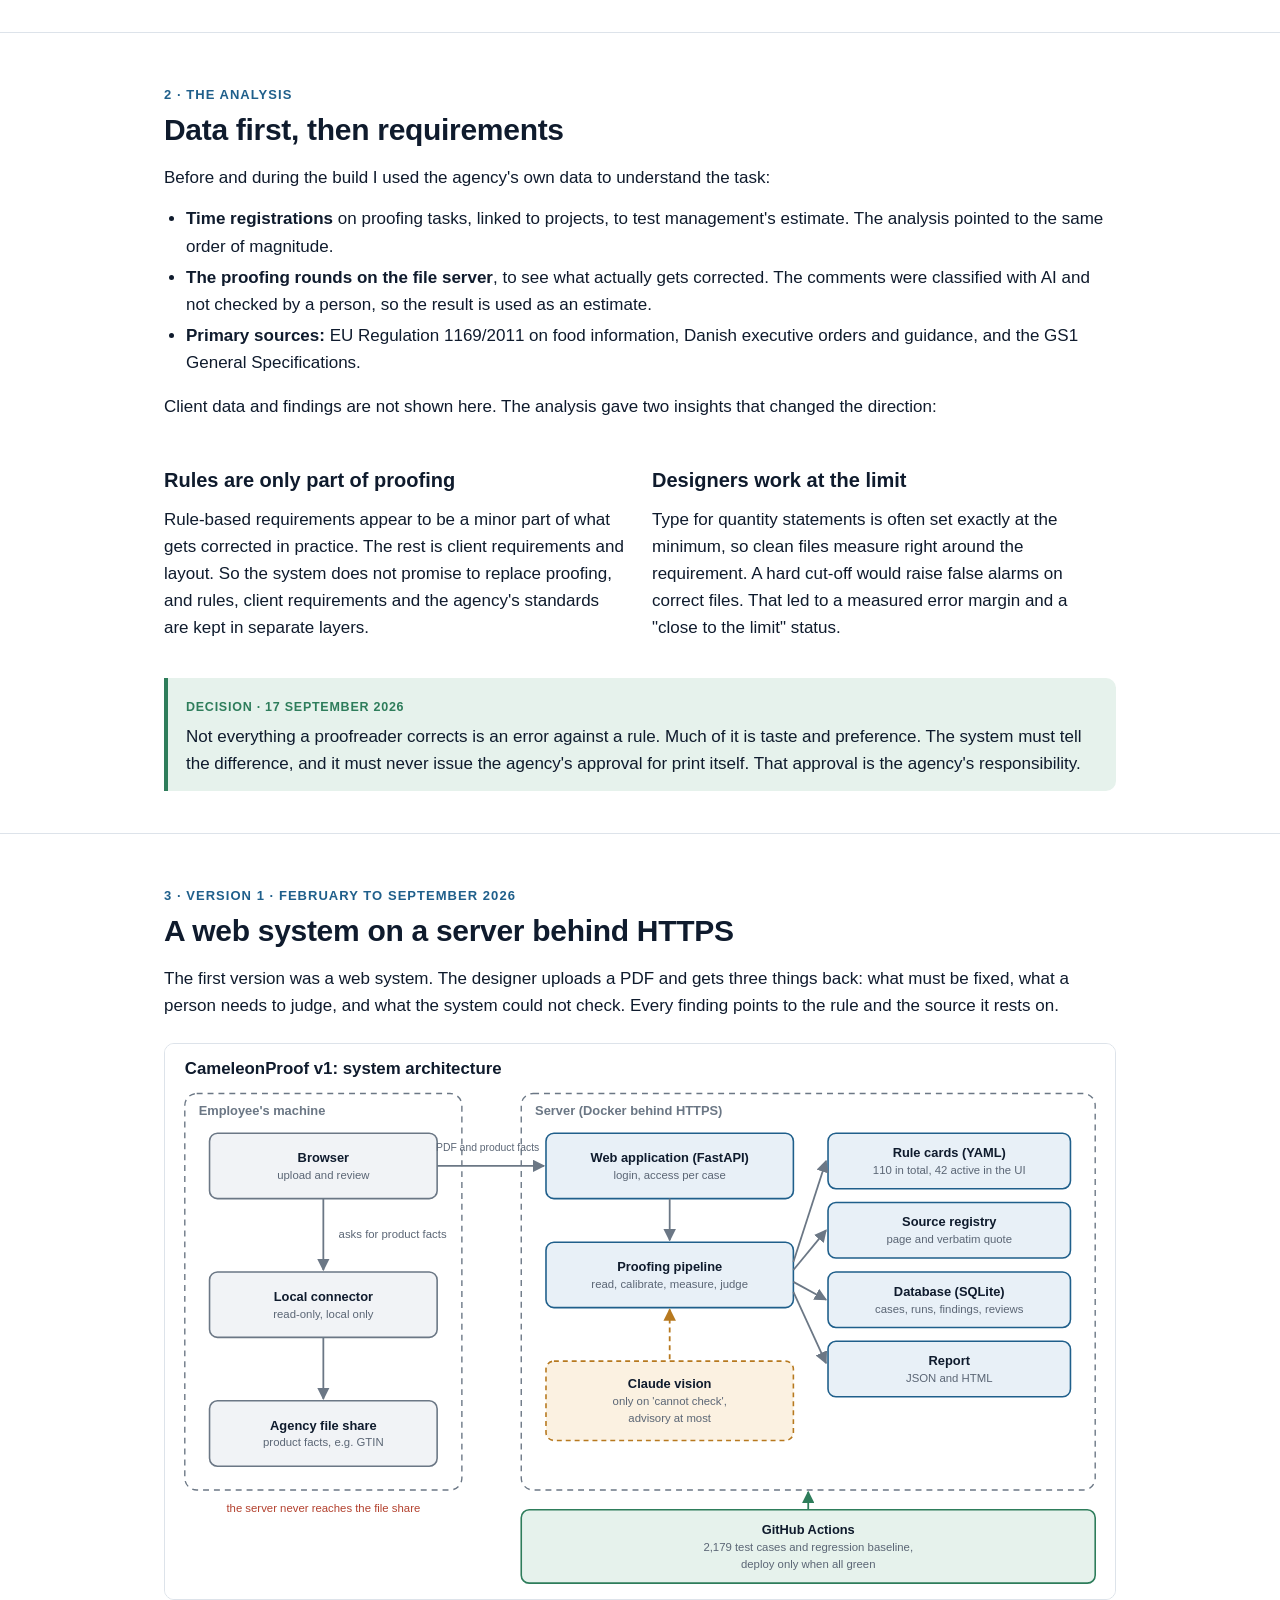
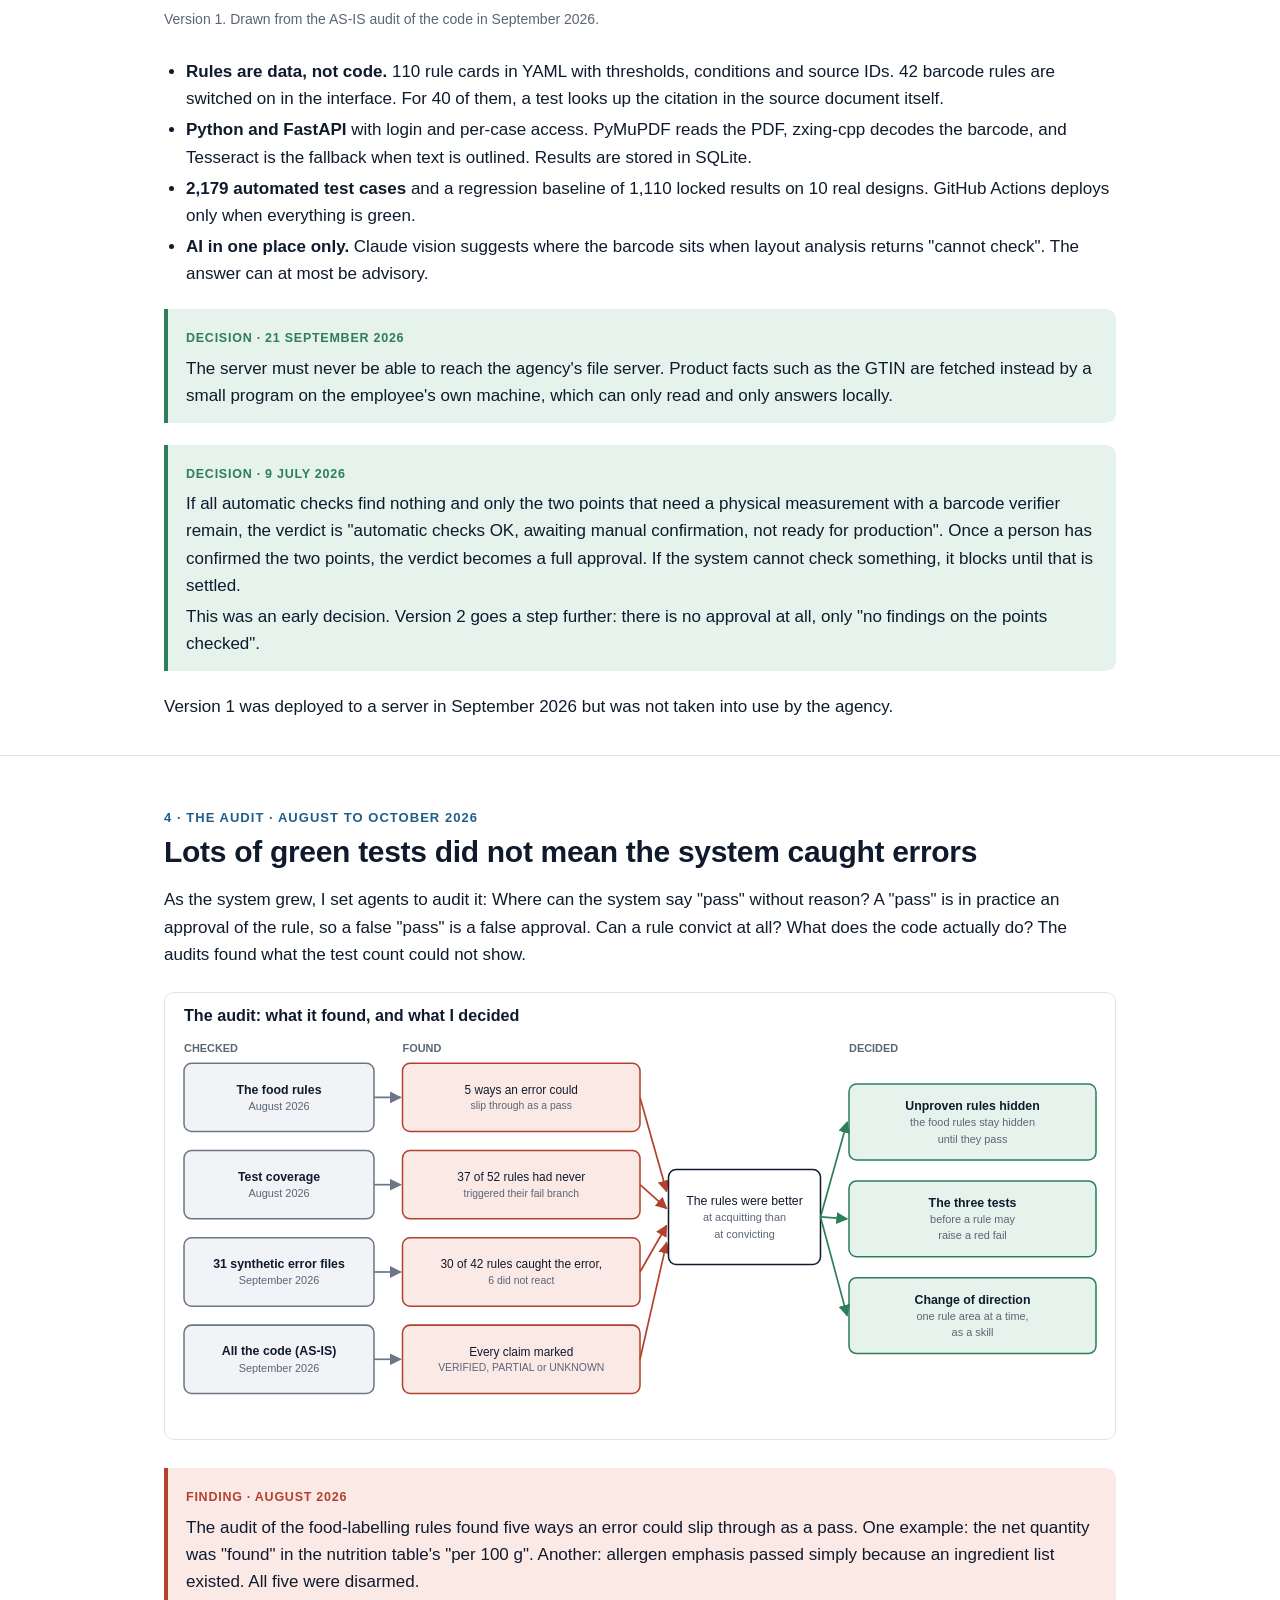
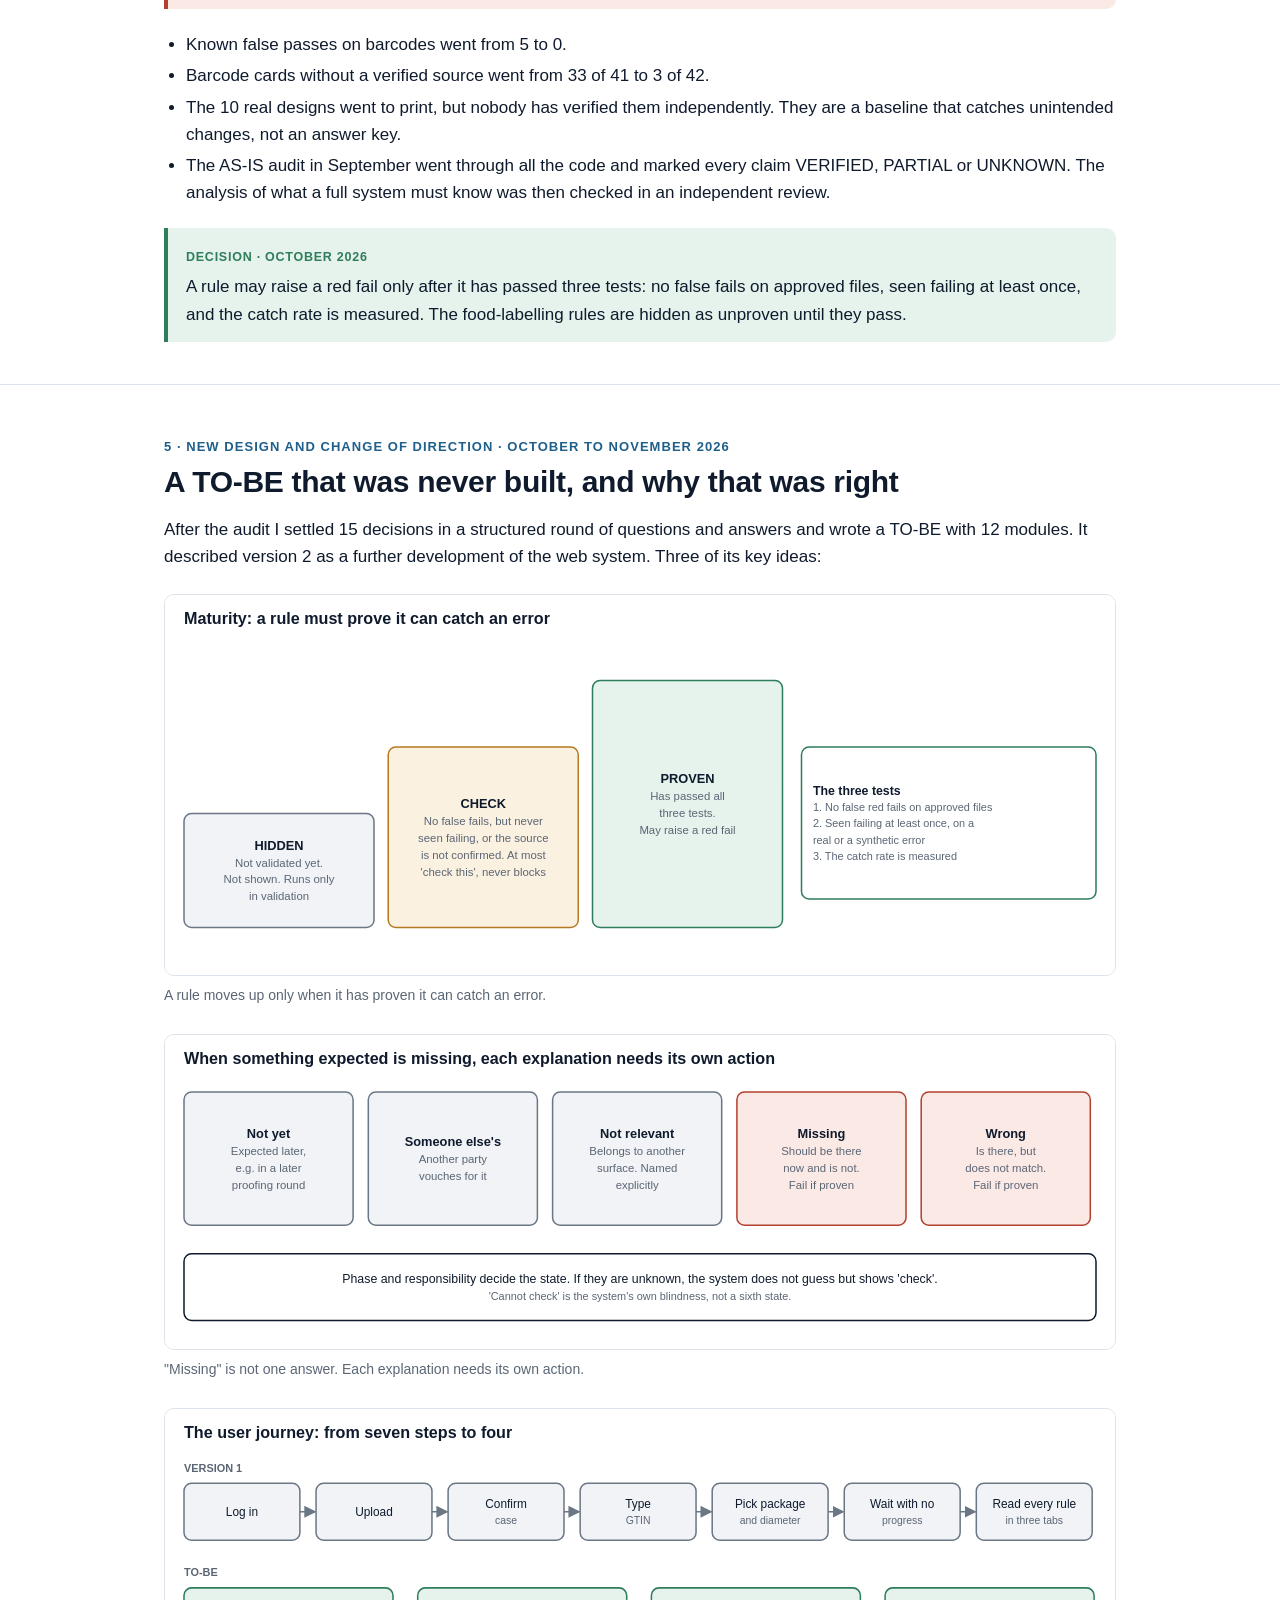
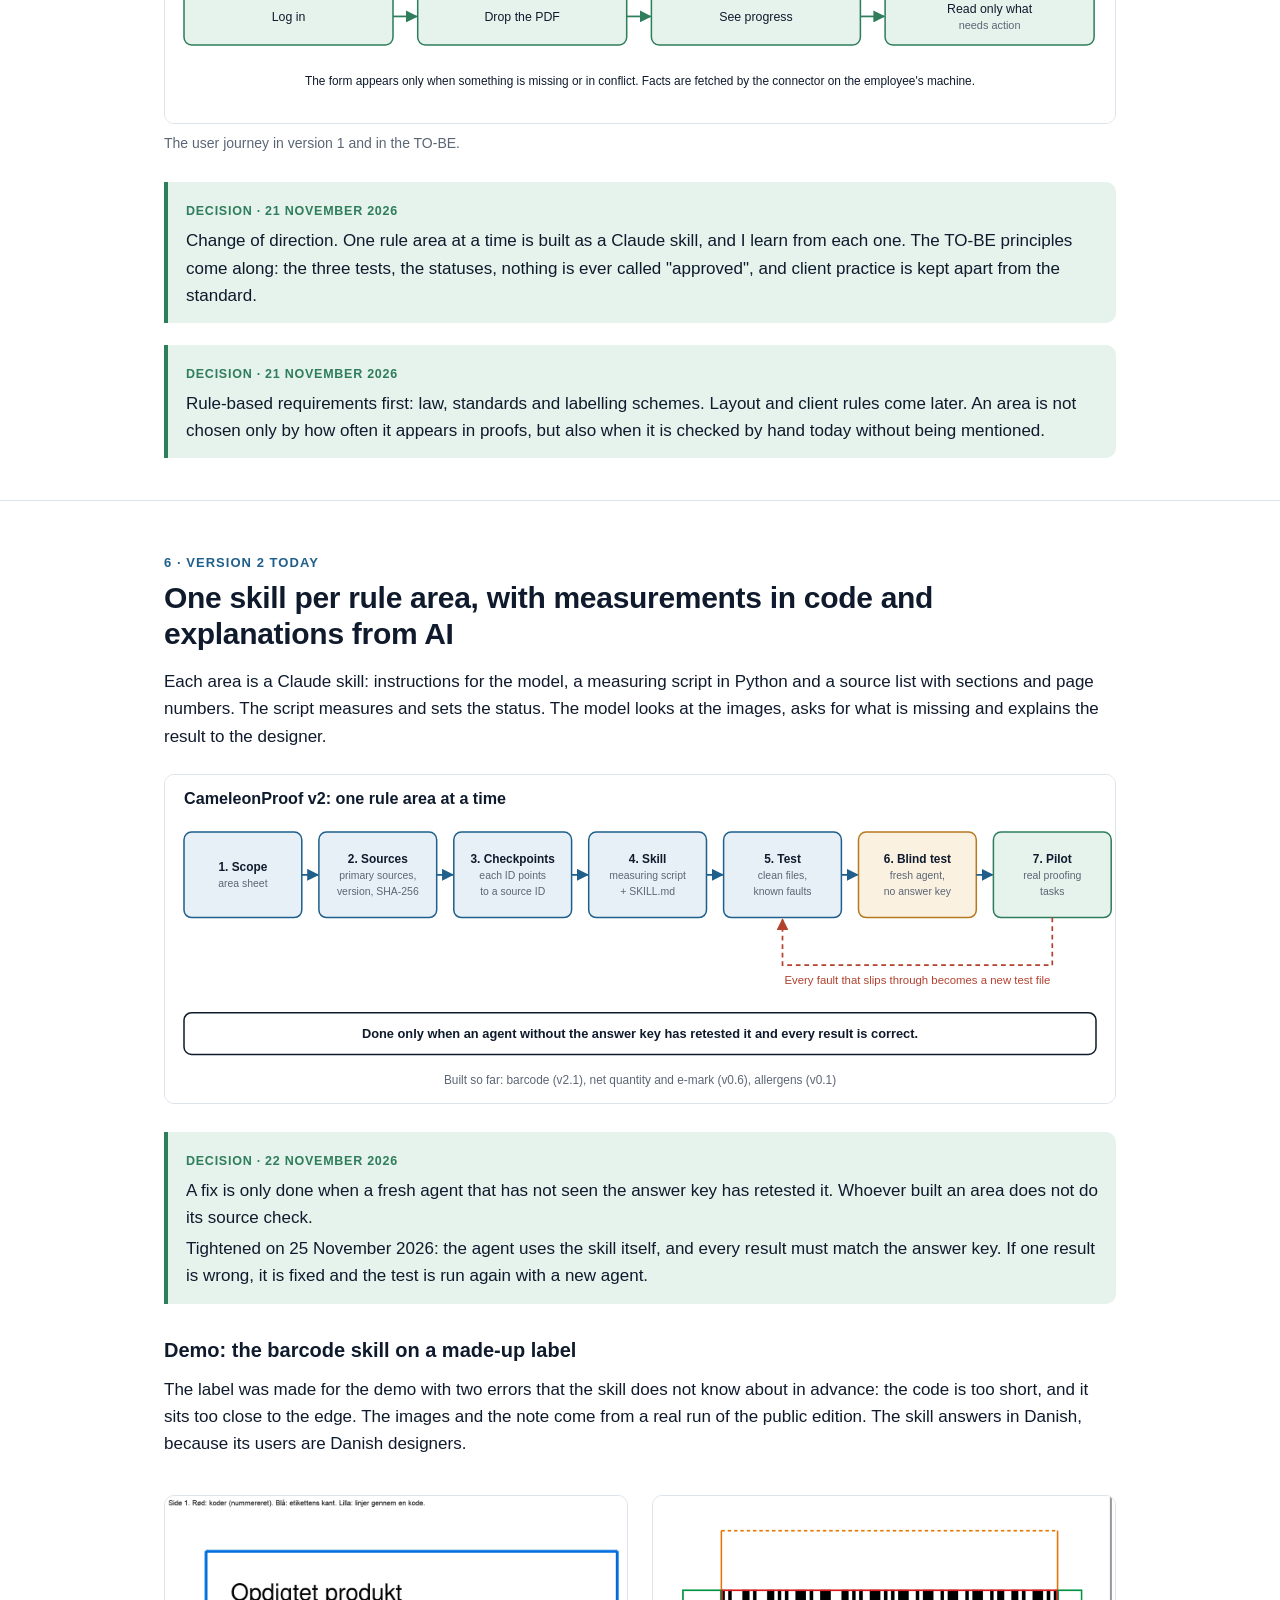
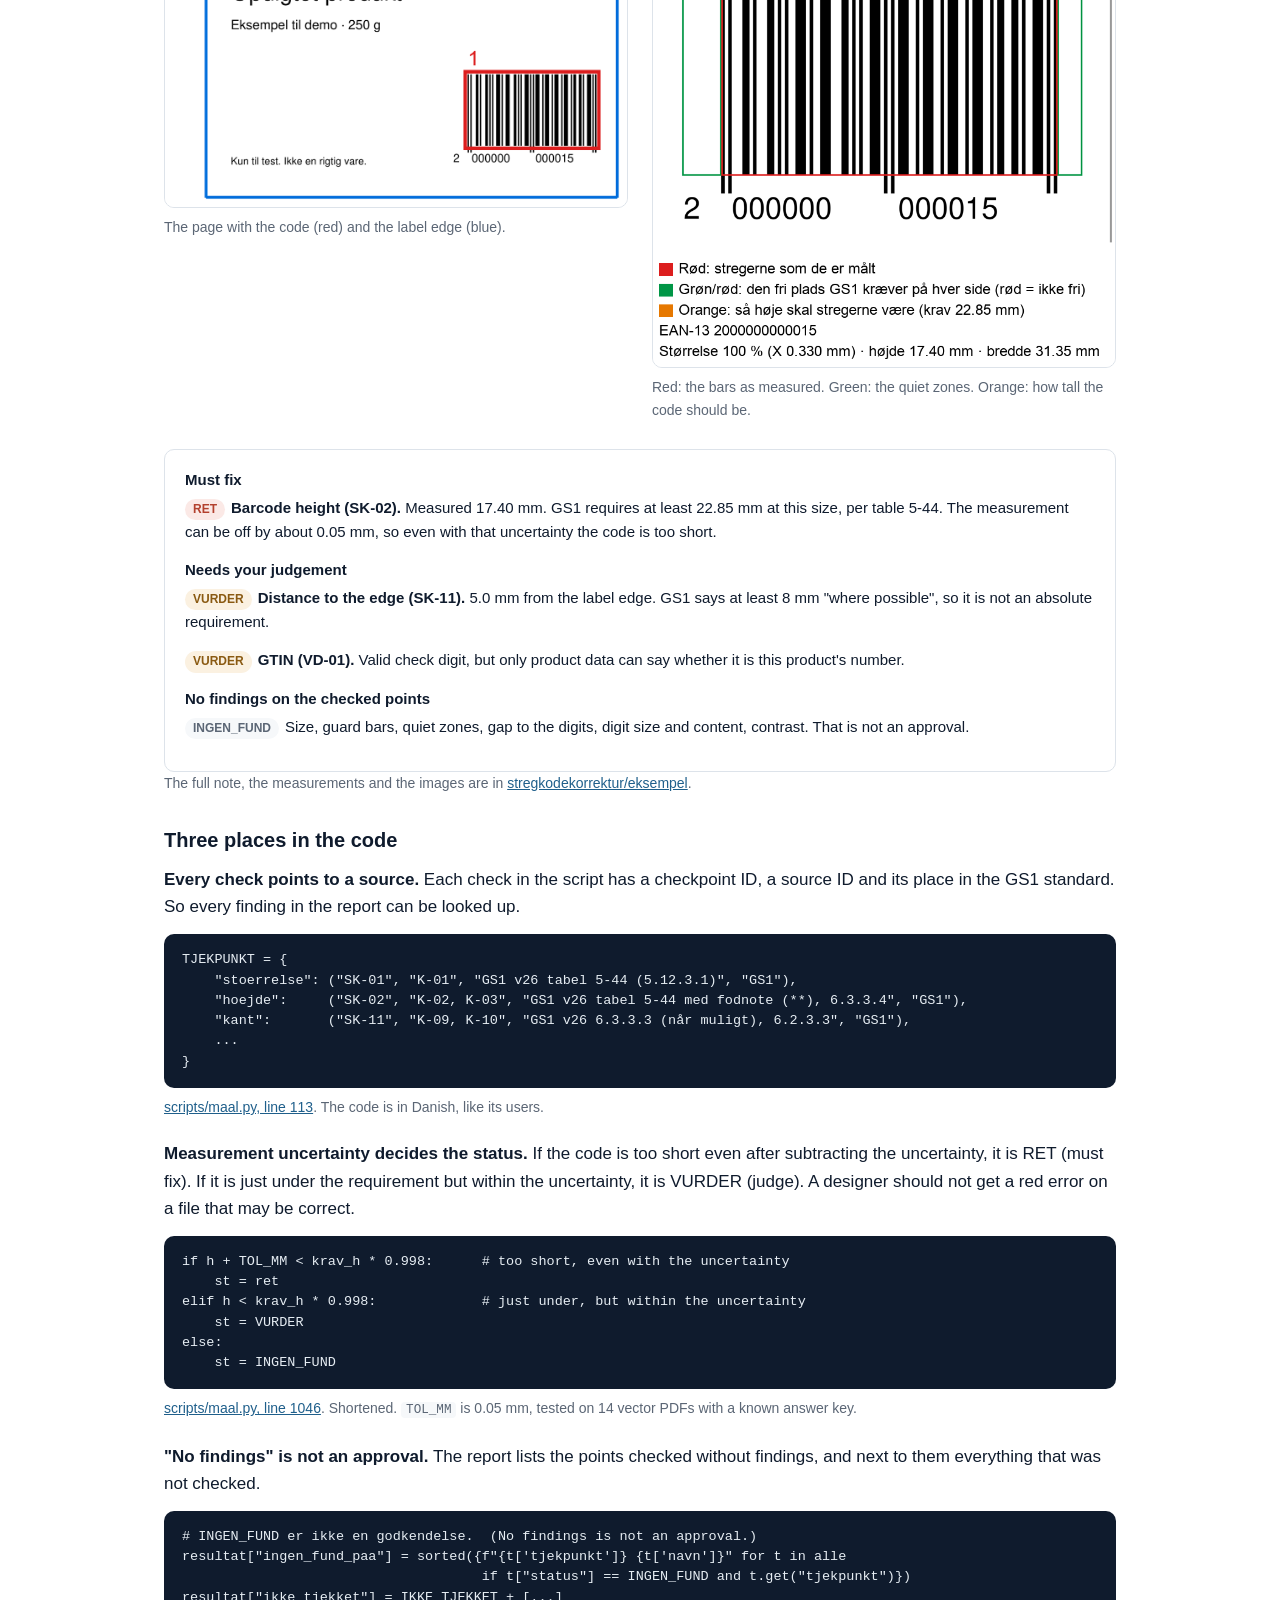
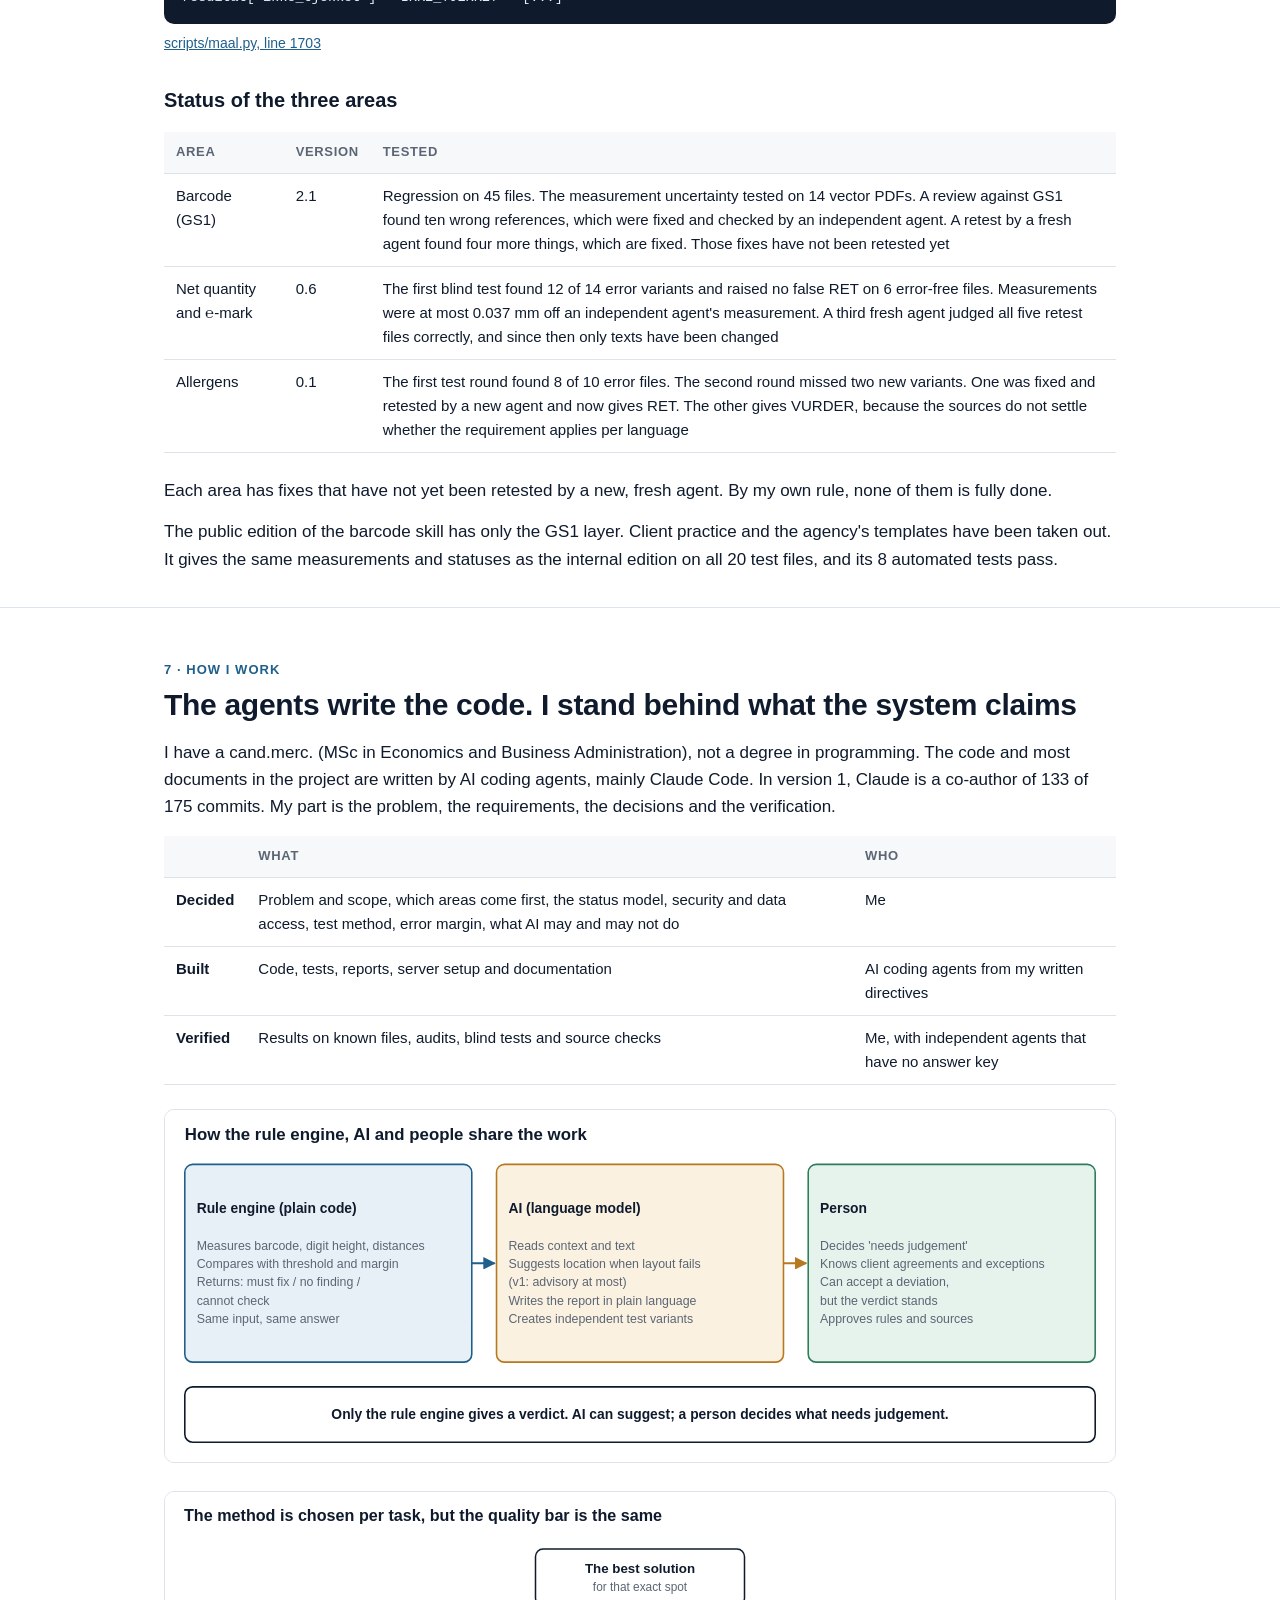
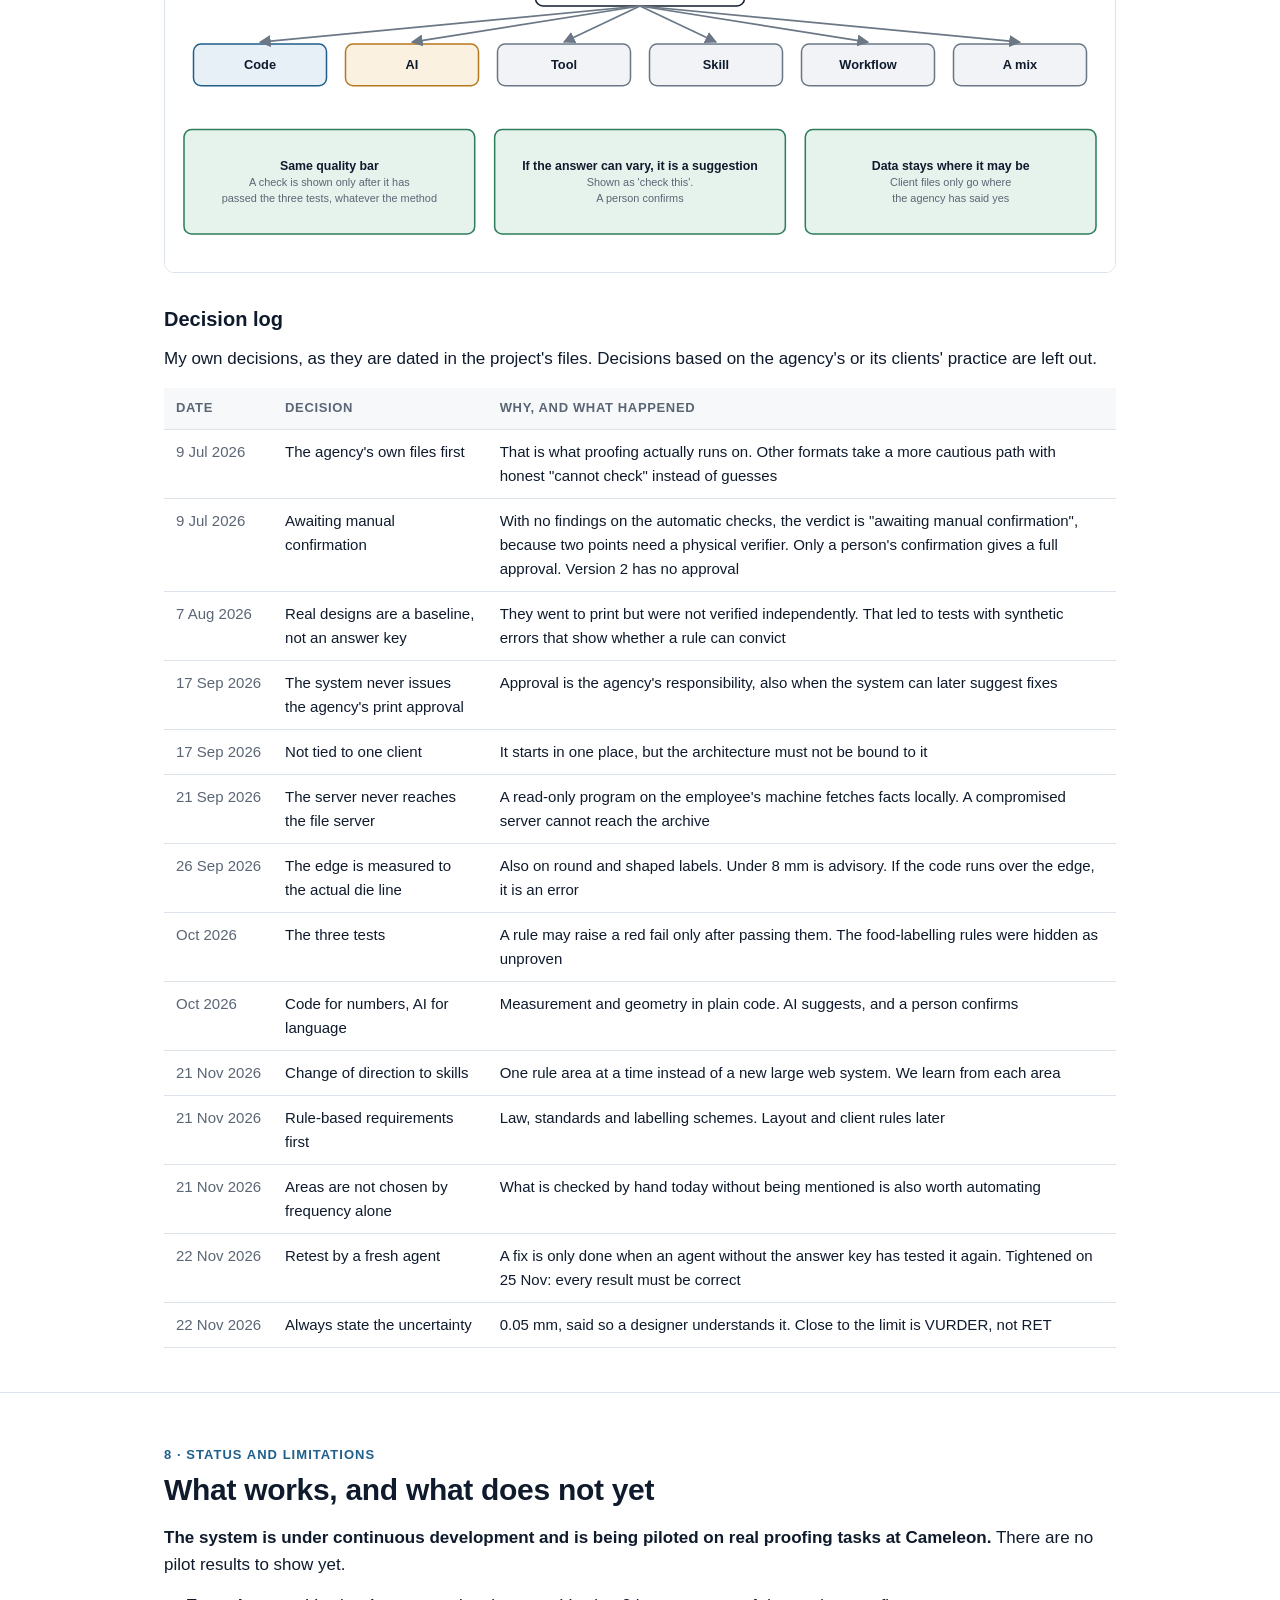
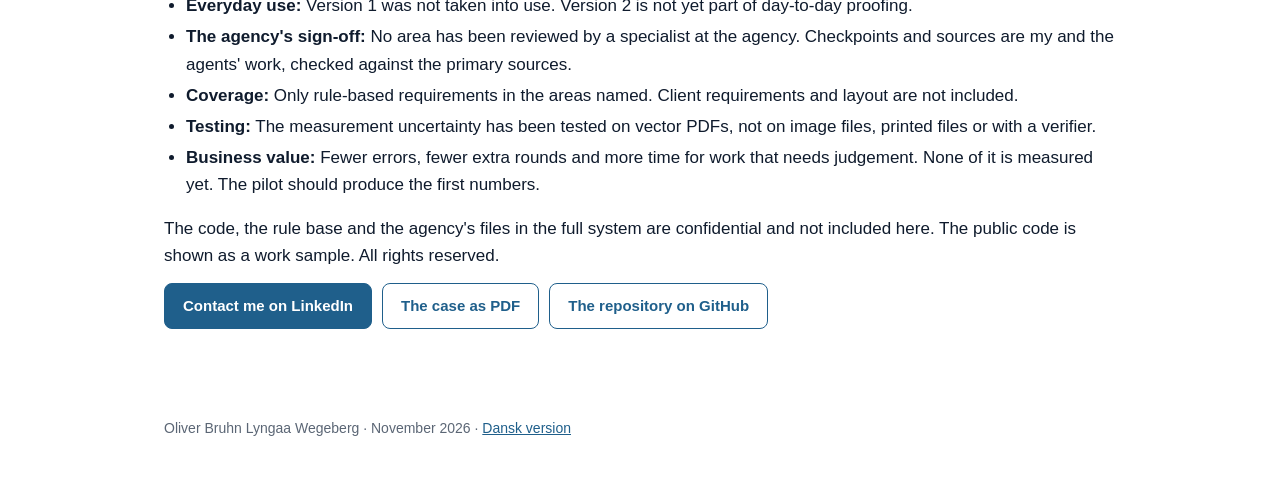
==== commit 6f3f70fd: "Ret beslutninger og status efter gennemgang - 9. juli: beslutningen beskrives efter kilden (fuld god" ====
--- a/docs/en/index.html
+++ b/docs/en/index.html
@@ -113,7 +113,8 @@
       <p>The server must never be able to reach the agency's file server. Product facts such as the GTIN are fetched instead by a small program on the employee's own machine, which can only read and only answers locally.</p>
     </div>
     <div class="decision"><span class="label">Decision · 9 July 2026</span>
-      <p>The system never says "approved". If all automated checks find nothing, the verdict is "awaiting manual confirmation, not ready for production". A person can settle points that need judgement, but cannot overrule a verdict the system has measured.</p>
+      <p>If all automatic checks find nothing and only the two points that need a physical measurement with a barcode verifier remain, the verdict is "automatic checks OK, awaiting manual confirmation, not ready for production". Once a person has confirmed the two points, the verdict becomes a full approval. If the system cannot check something, it blocks until that is settled.</p>
+      <p>This was an early decision. Version 2 goes a step further: there is no approval at all, only "no findings on the points checked".</p>
     </div>
     <p>Version 1 was deployed to a server in September 2026 but was not taken into use by the agency.</p>
   </div>
@@ -124,7 +125,7 @@
   <div class="wrap">
     <p class="kicker">4 · The audit · August to October 2026</p>
     <h2>Lots of green tests did not mean the system caught errors</h2>
-    <p>As the system grew, I set agents to audit it: Where can the system say "pass" without reason? Can a rule convict at all? What does the code actually do? The audits found what the test count could not show.</p>
+    <p>As the system grew, I set agents to audit it: Where can the system say "pass" without reason? A "pass" is in practice an approval of the rule, so a false "pass" is a false approval. Can a rule convict at all? What does the code actually do? The audits found what the test count could not show.</p>
     <figure>
       <img src="../assets/diagrams/06_revision_en.svg" alt="What the audit found and what was decided">
     </figure>
@@ -162,7 +163,7 @@
       <figcaption>The user journey in version 1 and in the TO-BE.</figcaption>
     </figure>
     <div class="decision"><span class="label">Decision · 21 November 2026</span>
-      <p>Change of direction. I do not wait for an interview or a review at the agency before building. Instead, one rule area at a time is built as a Claude skill, and we learn from each one. The TO-BE principles come along: the three tests, the statuses, nothing is ever called "approved", and client practice is kept apart from the standard.</p>
+      <p>Change of direction. One rule area at a time is built as a Claude skill, and I learn from each one. The TO-BE principles come along: the three tests, the statuses, nothing is ever called "approved", and client practice is kept apart from the standard.</p>
     </div>
     <div class="decision"><span class="label">Decision · 21 November 2026</span>
       <p>Rule-based requirements first: law, standards and labelling schemes. Layout and client rules come later. An area is not chosen only by how often it appears in proofs, but also when it is checked by hand today without being mentioned.</p>
@@ -181,6 +182,7 @@
     </figure>
     <div class="decision"><span class="label">Decision · 22 November 2026</span>
       <p>A fix is only done when a fresh agent that has not seen the answer key has retested it. Whoever built an area does not do its source check.</p>
+      <p>Tightened on 25 November 2026: the agent uses the skill itself, and every result must match the answer key. If one result is wrong, it is fixed and the test is run again with a new agent.</p>
     </div>
 
     <h3>Demo: the barcode skill on a made-up label</h3>
@@ -235,10 +237,11 @@
     <h3>Status of the three areas</h3>
     <div class="tablewrap"><table>
       <tr><th>Area</th><th>Version</th><th>Tested</th></tr>
-      <tr><td>Barcode (GS1)</td><td>2.1</td><td>Regression on 45 files. The measurement uncertainty tested on 14 vector PDFs. A review against GS1 found ten wrong references, which were fixed and checked by an independent agent</td></tr>
-      <tr><td>Net quantity and ℮-mark</td><td>0.6</td><td>The first blind test found 12 of 14 error variants and raised no false RET on 6 error-free files. Measurements were at most 0.037 mm off an independent agent's measurement</td></tr>
-      <tr><td>Allergens</td><td>0.1</td><td>The first test round found 8 of 10 error files. The second round missed two new variants. They were fixed and retested by a new agent</td></tr>
+      <tr><td>Barcode (GS1)</td><td>2.1</td><td>Regression on 45 files. The measurement uncertainty tested on 14 vector PDFs. A review against GS1 found ten wrong references, which were fixed and checked by an independent agent. A retest by a fresh agent found four more things, which are fixed. Those fixes have not been retested yet</td></tr>
+      <tr><td>Net quantity and ℮-mark</td><td>0.6</td><td>The first blind test found 12 of 14 error variants and raised no false RET on 6 error-free files. Measurements were at most 0.037 mm off an independent agent's measurement. A third fresh agent judged all five retest files correctly, and since then only texts have been changed</td></tr>
+      <tr><td>Allergens</td><td>0.1</td><td>The first test round found 8 of 10 error files. The second round missed two new variants. One was fixed and retested by a new agent and now gives RET. The other gives VURDER, because the sources do not settle whether the requirement applies per language</td></tr>
     </table></div>
+    <p>Each area has fixes that have not yet been retested by a new, fresh agent. By my own rule, none of them is fully done.</p>
     <p>The public edition of the barcode skill has only the GS1 layer. Client practice and the agency's templates have been taken out. It gives the same measurements and statuses as the internal edition on all 20 test files, and its 8 automated tests pass.</p>
   </div>
 </section>
@@ -267,7 +270,7 @@
     <div class="tablewrap"><table>
       <tr><th>Date</th><th>Decision</th><th>Why, and what happened</th></tr>
       <tr><td class="date">9 Jul 2026</td><td>The agency's own files first</td><td>That is what proofing actually runs on. Other formats take a more cautious path with honest "cannot check" instead of guesses</td></tr>
-      <tr><td class="date">9 Jul 2026</td><td>Never "approved"</td><td>With no findings, the verdict is "awaiting manual confirmation". A person can confirm, but not overrule a measured verdict</td></tr>
+      <tr><td class="date">9 Jul 2026</td><td>Awaiting manual confirmation</td><td>With no findings on the automatic checks, the verdict is "awaiting manual confirmation", because two points need a physical verifier. Only a person's confirmation gives a full approval. Version 2 has no approval</td></tr>
       <tr><td class="date">7 Aug 2026</td><td>Real designs are a baseline, not an answer key</td><td>They went to print but were not verified independently. That led to tests with synthetic errors that show whether a rule can convict</td></tr>
       <tr><td class="date">17 Sep 2026</td><td>The system never issues the agency's print approval</td><td>Approval is the agency's responsibility, also when the system can later suggest fixes</td></tr>
       <tr><td class="date">17 Sep 2026</td><td>Not tied to one client</td><td>It starts in one place, but the architecture must not be bound to it</td></tr>
@@ -278,7 +281,7 @@
       <tr><td class="date">21 Nov 2026</td><td>Change of direction to skills</td><td>One rule area at a time instead of a new large web system. We learn from each area</td></tr>
       <tr><td class="date">21 Nov 2026</td><td>Rule-based requirements first</td><td>Law, standards and labelling schemes. Layout and client rules later</td></tr>
       <tr><td class="date">21 Nov 2026</td><td>Areas are not chosen by frequency alone</td><td>What is checked by hand today without being mentioned is also worth automating</td></tr>
-      <tr><td class="date">22 Nov 2026</td><td>Retest by a fresh agent</td><td>A fix is only done when an agent without the answer key has tested it again</td></tr>
+      <tr><td class="date">22 Nov 2026</td><td>Retest by a fresh agent</td><td>A fix is only done when an agent without the answer key has tested it again. Tightened on 25 Nov: every result must be correct</td></tr>
       <tr><td class="date">22 Nov 2026</td><td>Always state the uncertainty</td><td>0.05 mm, said so a designer understands it. Close to the limit is VURDER, not RET</td></tr>
     </table></div>
   </div>
